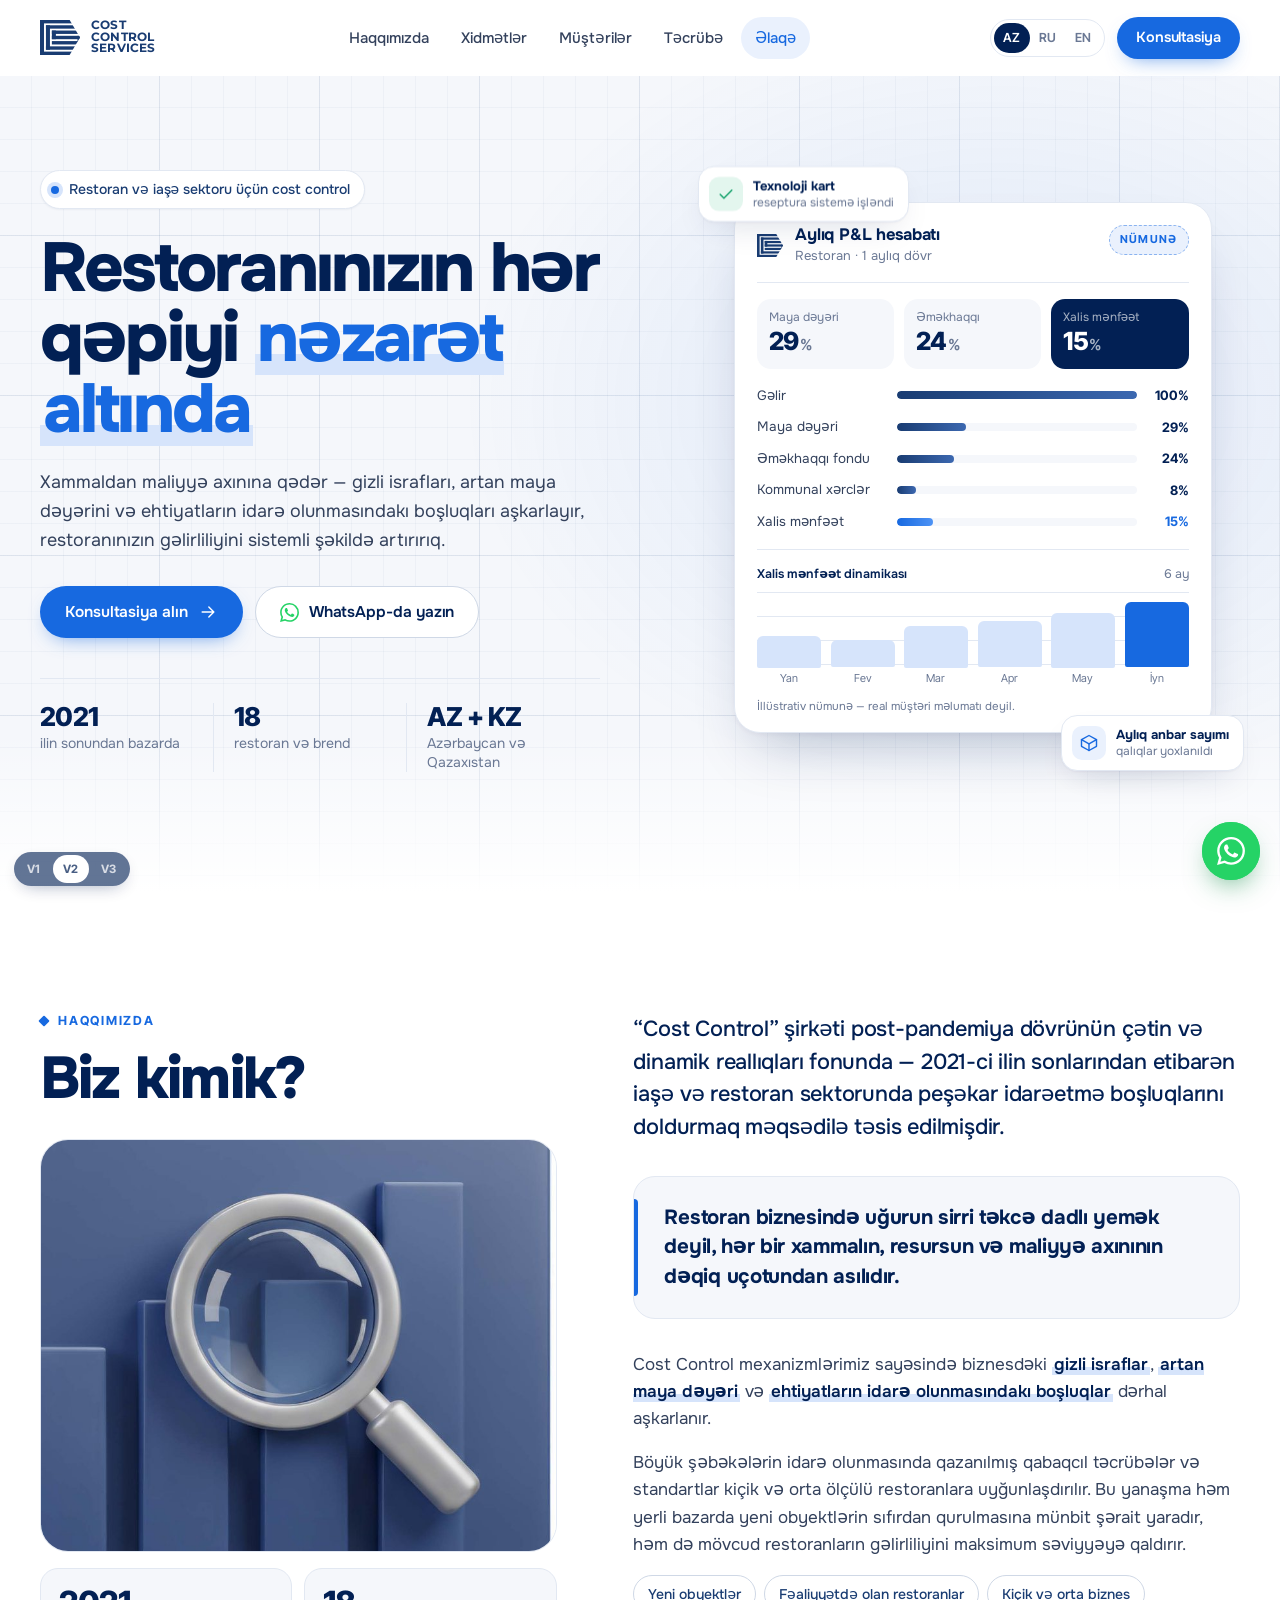
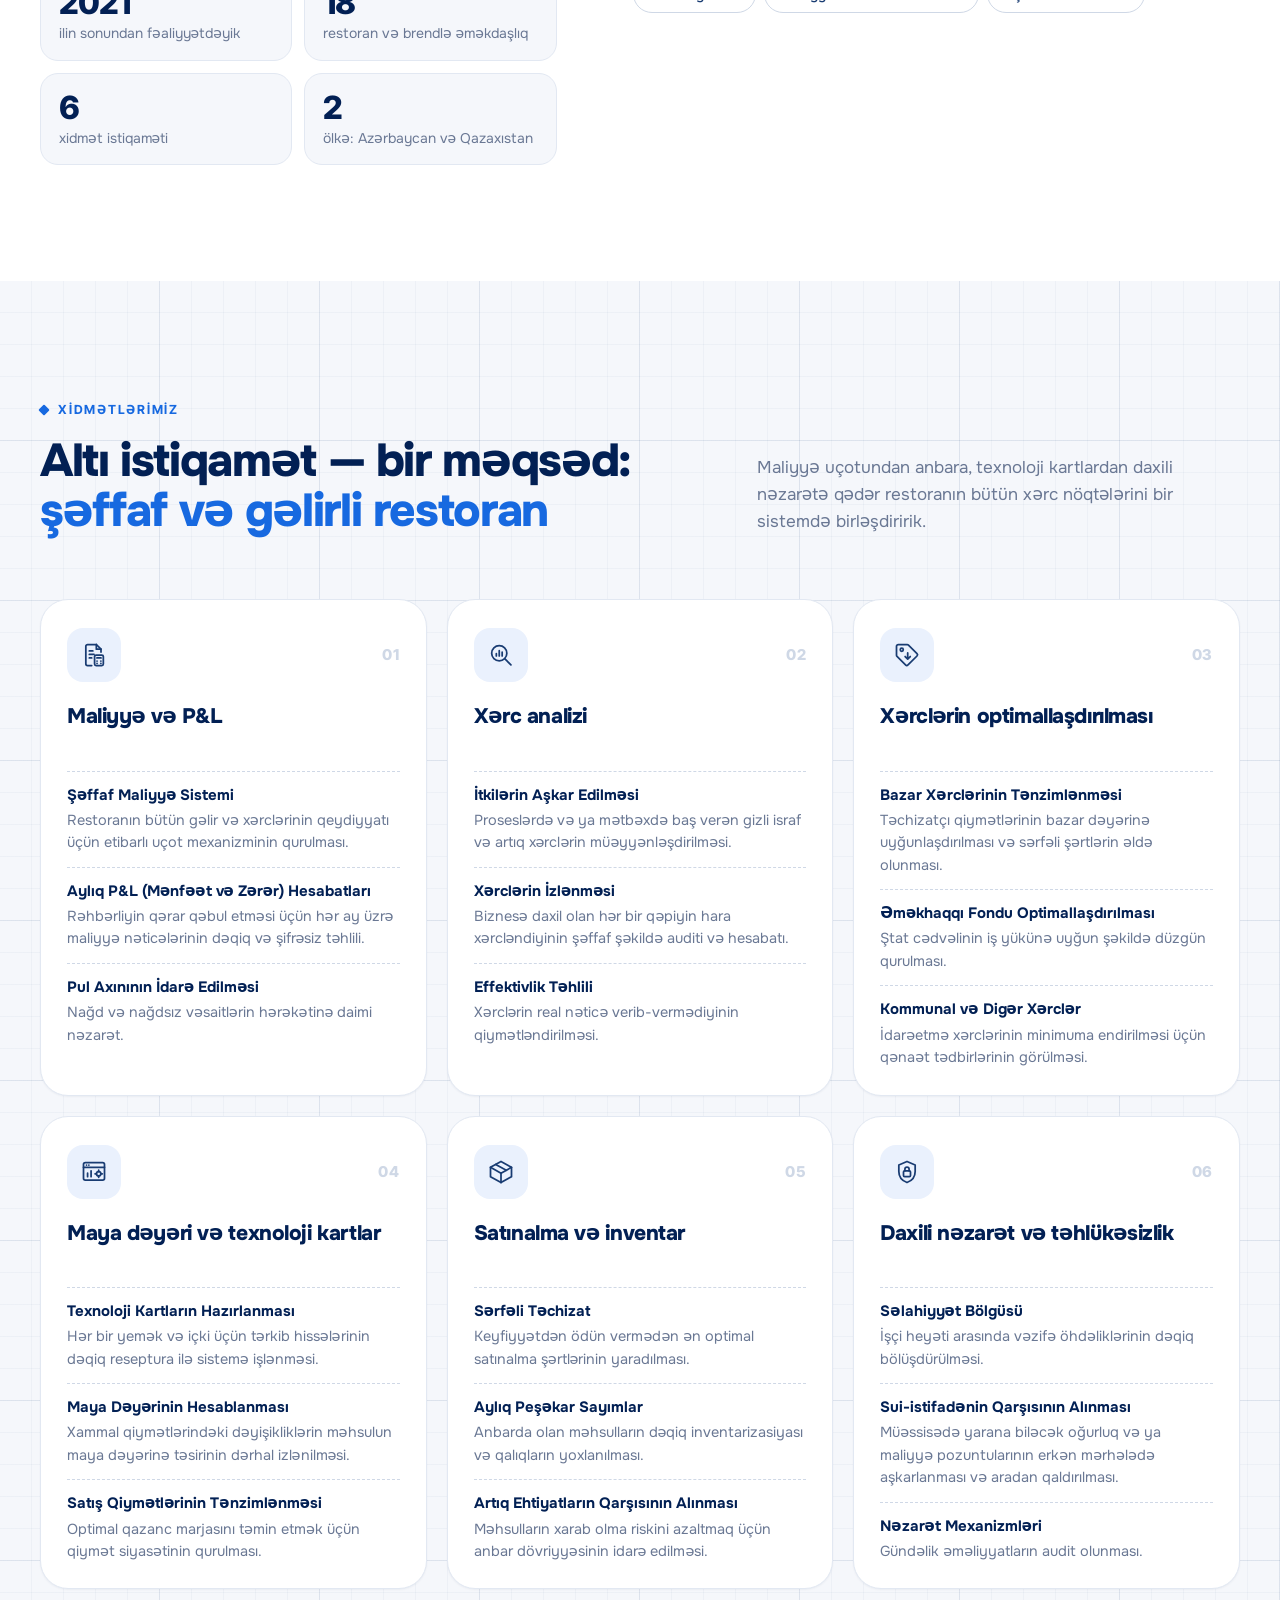
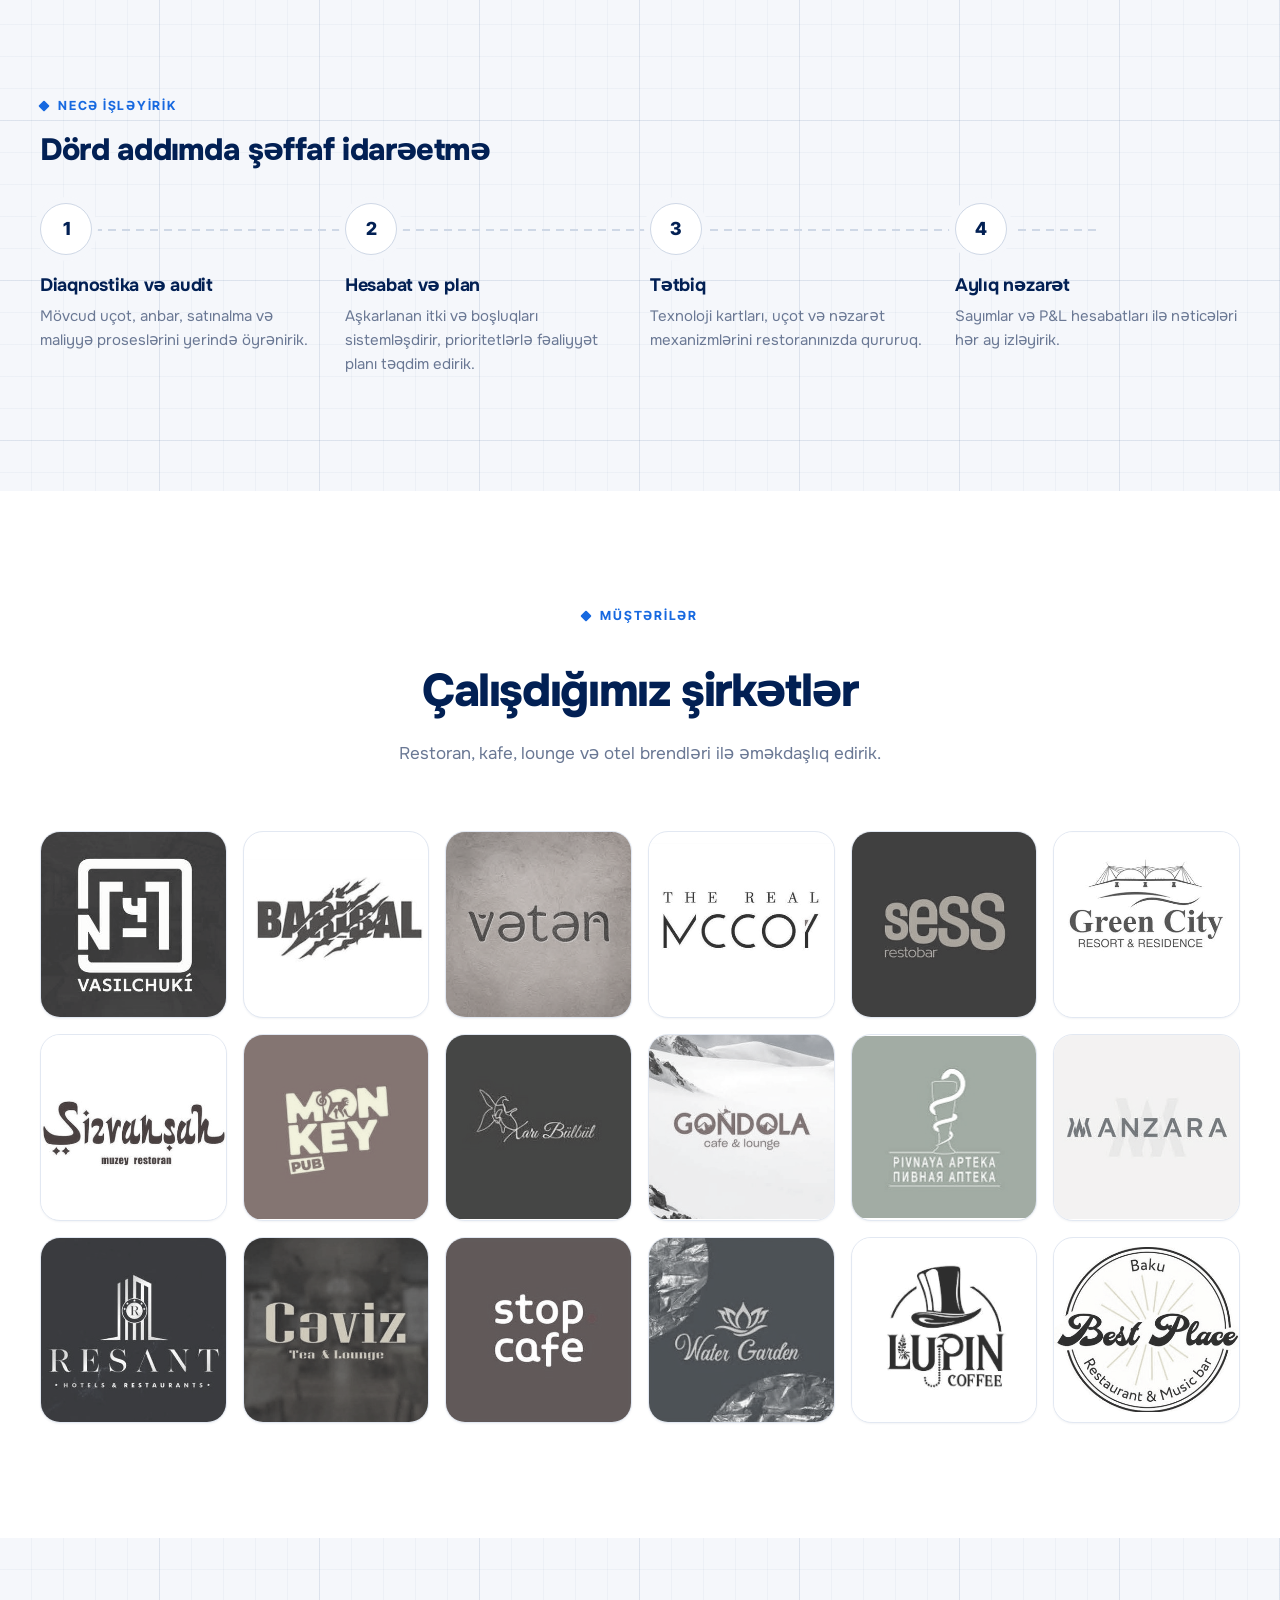
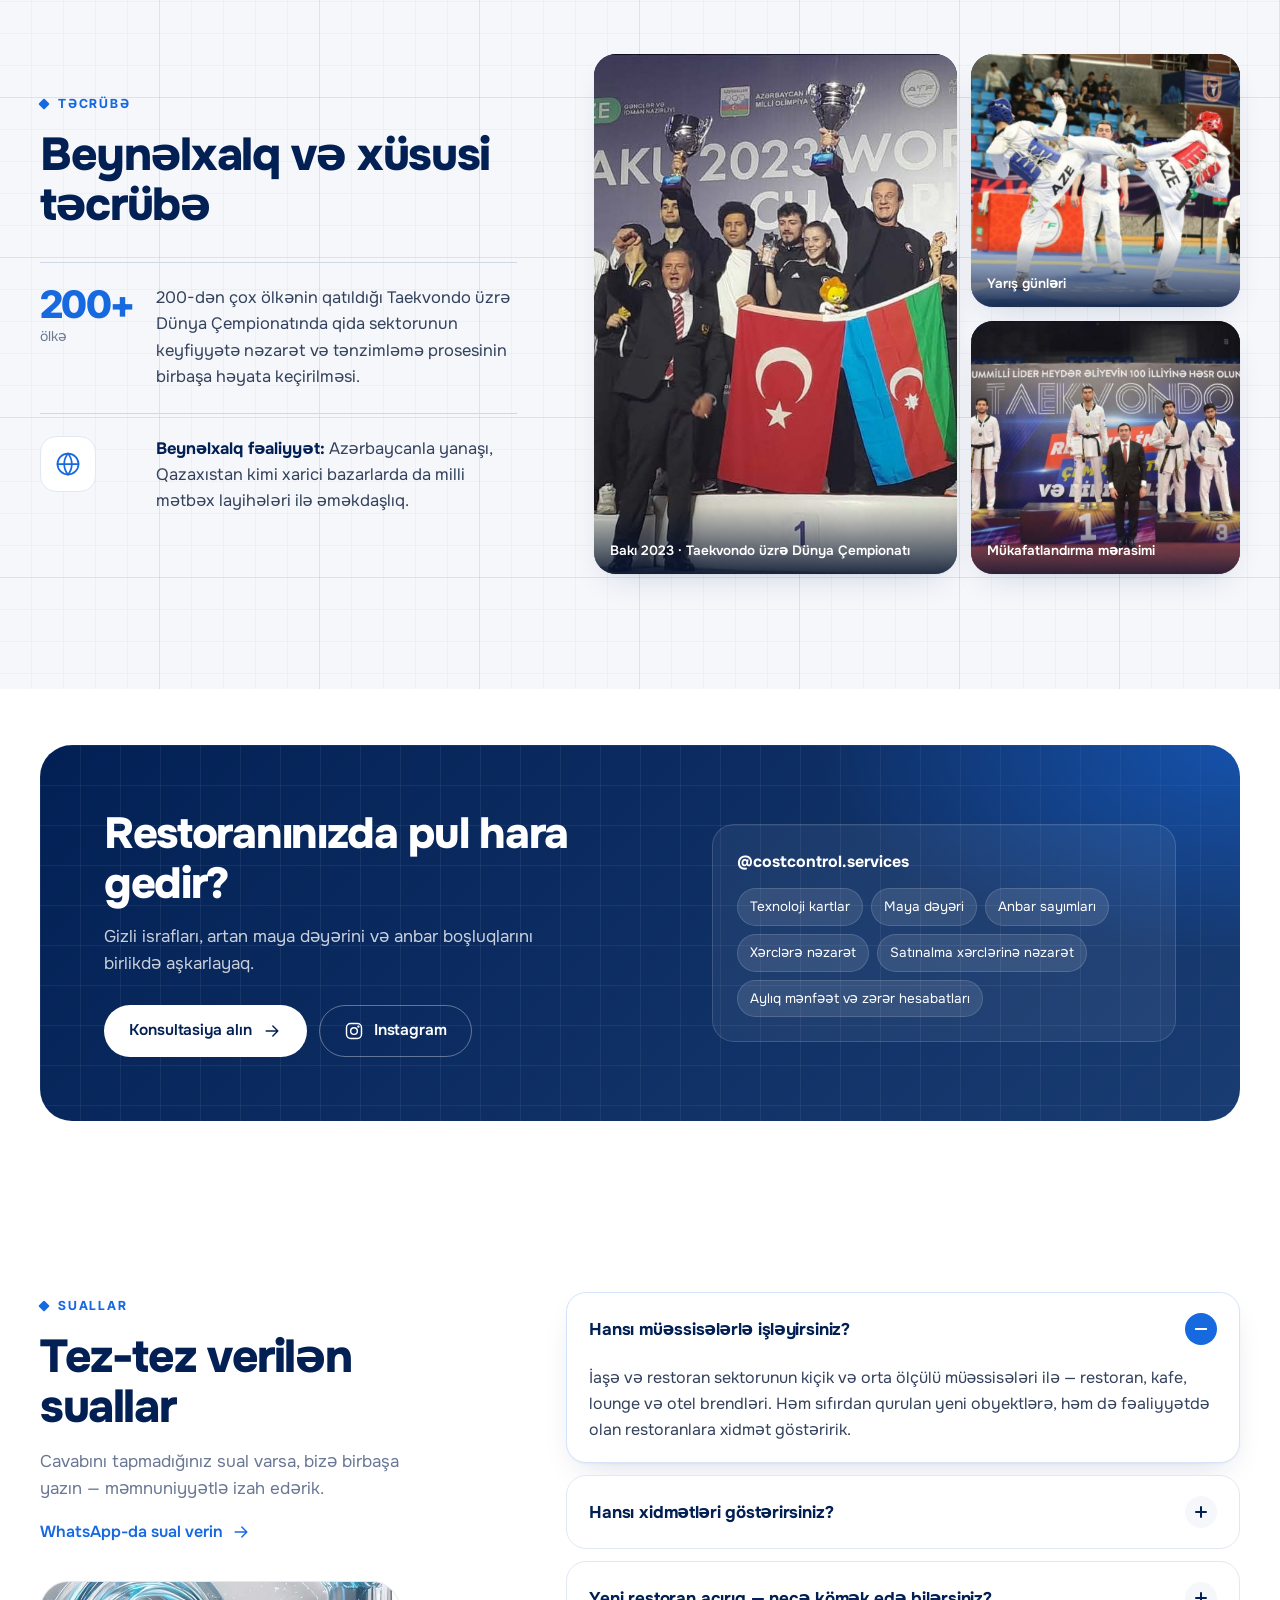
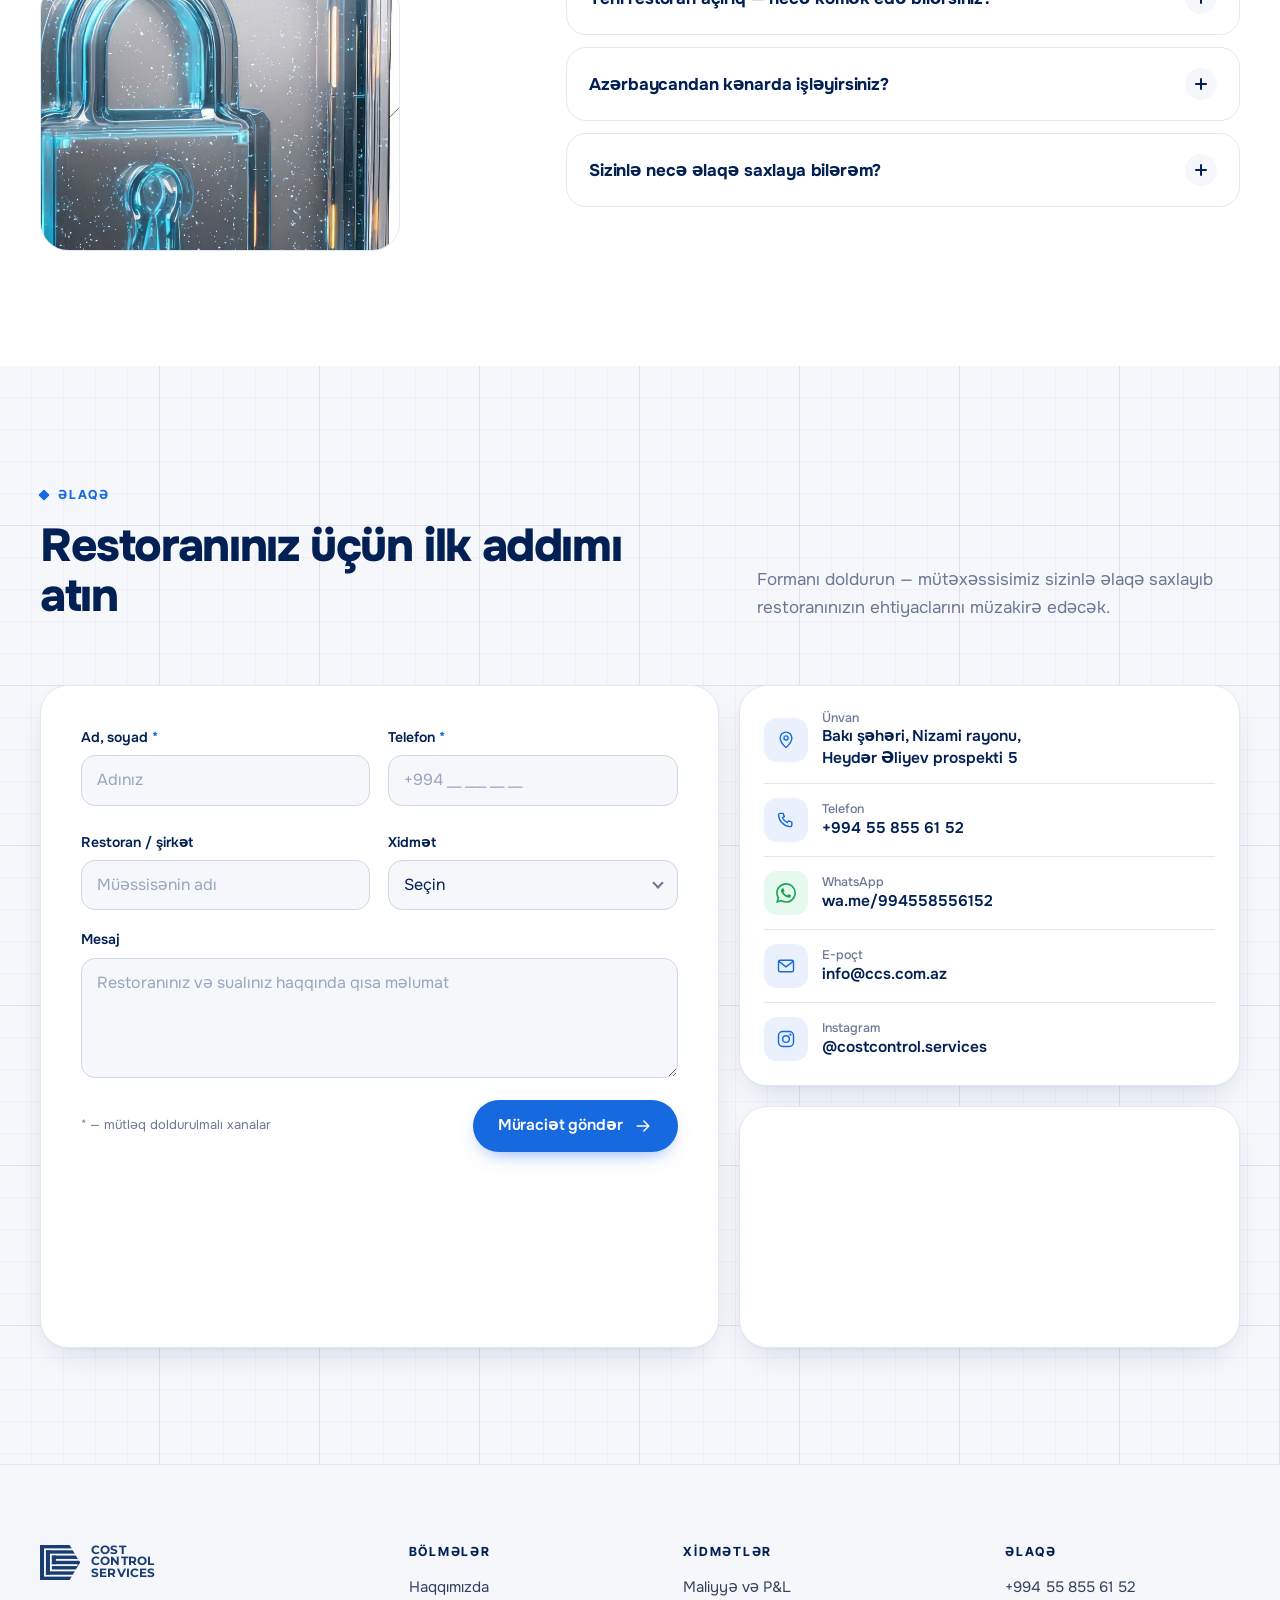
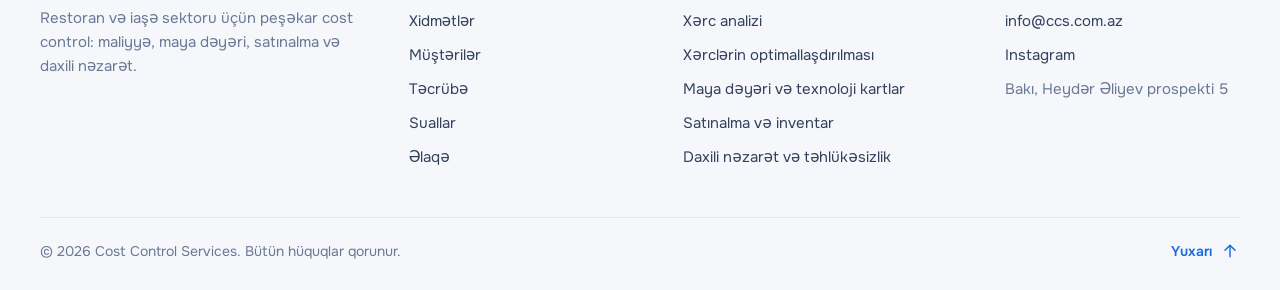
==== v2/index.html @ d1a49a1c "Add three homepage prototypes for Cost Control Services Static HTML/CSS/JS prototypes of the homepag" ====
<!doctype html>
<html lang="az">
<head>
  <meta charset="utf-8">
  <meta name="viewport" content="width=device-width, initial-scale=1">
  <title>Cost Control Services — restoranlar üçün xərclərə nəzarət | Bakı</title>
  <meta name="description" content="Cost Control Services — restoran və iaşə sektoru üçün maliyyə və P&amp;L, xərc analizi, maya dəyəri və texnoloji kartlar, satınalma və inventar, daxili nəzarət xidmətləri. 2021-dən Bakıda.">
  <meta name="theme-color" content="#FFFFFF">
  <link rel="icon" href="../assets/img/favicon.svg" type="image/svg+xml">
  <link rel="preconnect" href="https://fonts.googleapis.com">
  <link rel="preconnect" href="https://fonts.gstatic.com" crossorigin>
  <link href="https://fonts.googleapis.com/css2?family=Onest:wght@400;500;600;700;800&family=Inter+Tight:wght@500;600;700;800&family=Montserrat:wght@700&display=swap" rel="stylesheet">
  <link rel="stylesheet" href="style.css">
  <script>document.documentElement.classList.add('js');</script>
</head>
<body id="top">
  <a class="skip-link" href="#main">Məzmuna keç</a>

  <!-- SECTION: header -->
  <header class="header" data-header>
    <div class="container header__inner">
      <a href="#top" class="brand" aria-label="Cost Control Services — ana səhifə">
        <img src="../assets/img/logo-mark.svg" alt="" width="40" height="36" class="brand__mark">
        <span class="brand__text" lang="en">Cost<br>Control<br>Services</span>
      </a>

      <nav class="nav" id="site-nav" aria-label="Əsas menyu">
        <ul class="nav__list">
          <li><a class="nav__link" href="#haqqimizda">Haqqımızda</a></li>
          <li><a class="nav__link" href="#xidmetler">Xidmətlər</a></li>
          <li><a class="nav__link" href="#musteriler">Müştərilər</a></li>
          <li><a class="nav__link" href="#tecrube">Təcrübə</a></li>
          <li><a class="nav__link" href="#elaqe">Əlaqə</a></li>
        </ul>
        <a class="btn btn--primary btn--sm nav__cta-mobile" href="#elaqe">Konsultasiya alın</a>
      </nav>

      <div class="header__actions">
        <div class="lang" aria-label="Dil seçimi">
          <a class="lang__link is-active" href="#" hreflang="az" aria-current="true">AZ</a>
          <a class="lang__link" href="#" hreflang="ru" title="Tezliklə">RU</a>
          <a class="lang__link" href="#" hreflang="en" title="Tezliklə">EN</a>
        </div>
        <a class="btn btn--primary btn--sm header__cta" href="#elaqe">Konsultasiya</a>
        <button class="burger" type="button" aria-controls="site-nav" aria-expanded="false" aria-label="Menyunu aç">
          <span></span><span></span><span></span>
        </button>
      </div>
    </div>
  </header>

  <main id="main">

    <!-- SECTION: hero -->
    <section class="hero bp" aria-labelledby="hero-title">
      <div class="container hero__inner">
        <div class="hero__content">
          <p class="pill" data-reveal><span class="pill__dot"></span>Restoran və iaşə sektoru üçün cost control</p>
          <h1 class="hero__title" id="hero-title" data-reveal style="--d:1">
            Restoranınızın hər qəpiyi <span class="hl">nəzarət altında</span>
          </h1>
          <p class="hero__lead" data-reveal style="--d:2">
            Xammaldan maliyyə axınına qədər — gizli israfları, artan maya dəyərini və ehtiyatların idarə olunmasındakı boşluqları aşkarlayır, restoranınızın gəlirliliyini sistemli şəkildə artırırıq.
          </p>
          <div class="hero__ctas" data-reveal style="--d:3">
            <a class="btn btn--primary" href="#elaqe">
              Konsultasiya alın
              <svg class="i" viewBox="0 0 24 24" aria-hidden="true"><path d="M5 12h14M13 6l6 6-6 6"/></svg>
            </a>
            <a class="btn btn--ghost" href="https://wa.me/994558556152" target="_blank" rel="noopener">
              <svg class="i i--fill" viewBox="0 0 24 24" aria-hidden="true"><use href="#ico-whatsapp"/></svg>
              WhatsApp-da yazın
            </a>
          </div>
          <ul class="trust" data-reveal style="--d:4">
            <li><strong>2021</strong><span>ilin sonundan bazarda</span></li>
            <li><strong>18</strong><span>restoran və brend</span></li>
            <li><strong>AZ + KZ</strong><span>Azərbaycan və Qazaxıstan</span></li>
          </ul>
        </div>

        <div class="hero__visual" data-parallax aria-hidden="true">
          <div class="report" data-depth="1">
            <div class="report__head">
              <div class="report__title">
                <img src="../assets/img/logo-mark.svg" alt="" width="24" height="22">
                <div>
                  <strong>Aylıq P&amp;L hesabatı</strong>
                  <span>Restoran · 1 aylıq dövr</span>
                </div>
              </div>
              <span class="badge-sample">Nümunə</span>
            </div>

            <div class="report__kpis">
              <div class="kpi"><span>Maya dəyəri</span><strong>29<small>%</small></strong></div>
              <div class="kpi"><span>Əməkhaqqı</span><strong>24<small>%</small></strong></div>
              <div class="kpi kpi--accent"><span>Xalis mənfəət</span><strong>15<small>%</small></strong></div>
            </div>

            <ul class="report__rows">
              <li><span>Gəlir</span><span class="bar"><i style="--w:100%"></i></span><b>100%</b></li>
              <li><span>Maya dəyəri</span><span class="bar"><i style="--w:29%"></i></span><b>29%</b></li>
              <li><span>Əməkhaqqı fondu</span><span class="bar"><i style="--w:24%"></i></span><b>24%</b></li>
              <li><span>Kommunal xərclər</span><span class="bar"><i style="--w:8%"></i></span><b>8%</b></li>
              <li class="is-accent"><span>Xalis mənfəət</span><span class="bar"><i style="--w:15%"></i></span><b>15%</b></li>
            </ul>

            <div class="report__chart">
              <div class="report__chart-head"><span>Xalis mənfəət dinamikası</span><span>6 ay</span></div>
              <div class="cols">
                <span style="--h:42%"><em>Yan</em></span>
                <span style="--h:36%"><em>Fev</em></span>
                <span style="--h:55%"><em>Mar</em></span>
                <span style="--h:61%"><em>Apr</em></span>
                <span style="--h:72%"><em>May</em></span>
                <span class="is-accent" style="--h:86%"><em>İyn</em></span>
              </div>
            </div>
            <p class="report__note">İllüstrativ nümunə — real müştəri məlumatı deyil.</p>
          </div>

          <div class="chip chip--tl" data-depth="2.2">
            <span class="chip__icon chip__icon--ok"><svg class="i" viewBox="0 0 24 24"><path d="m5 12.5 4.5 4.5L19 7.5"/></svg></span>
            <span><strong>Texnoloji kart</strong><small>reseptura sistemə işləndi</small></span>
          </div>
          <div class="chip chip--br" data-depth="3">
            <span class="chip__icon"><svg class="i" viewBox="0 0 24 24"><path d="M21 8l-9-5-9 5 9 5 9-5z"/><path d="M3 8v8l9 5 9-5V8"/><path d="M12 13v8"/></svg></span>
            <span><strong>Aylıq anbar sayımı</strong><small>qalıqlar yoxlanıldı</small></span>
          </div>
        </div>
      </div>
    </section>

    <!-- SECTION: about -->
    <section class="section about" id="haqqimizda" aria-labelledby="about-title">
      <div class="container about__inner">
        <div class="about__aside">
          <p class="eyebrow" data-reveal>Haqqımızda</p>
          <h2 class="h2" id="about-title" data-reveal style="--d:1">Biz kimik?</h2>

          <figure class="about__media" data-reveal style="--d:2">
            <img src="../assets/img/render/chart.jpg" alt="Böyüdücü şüşə ilə qrafik sütunlarının təhlili — 3D illüstrasiya" loading="lazy" width="800" height="947">
          </figure>

          <dl class="facts" data-reveal style="--d:3">
            <div class="fact"><dt>2021</dt><dd>ilin sonundan fəaliyyətdəyik</dd></div>
            <div class="fact"><dt>18</dt><dd>restoran və brendlə əməkdaşlıq</dd></div>
            <div class="fact"><dt>6</dt><dd>xidmət istiqaməti</dd></div>
            <div class="fact"><dt>2</dt><dd>ölkə: Azərbaycan və Qazaxıstan</dd></div>
          </dl>
        </div>

        <div class="about__text">
          <p class="about__lead" data-reveal>
            “Cost Control” şirkəti post-pandemiya dövrünün çətin və dinamik reallıqları fonunda — 2021-ci ilin sonlarından etibarən iaşə və restoran sektorunda peşəkar idarəetmə boşluqlarını doldurmaq məqsədilə təsis edilmişdir.
          </p>
          <blockquote class="quote" data-reveal style="--d:1">
            <p>Restoran biznesində uğurun sirri təkcə dadlı yemək deyil, hər bir xammalın, resursun və maliyyə axınının dəqiq uçotundan asılıdır.</p>
          </blockquote>
          <p data-reveal style="--d:2">
            Cost Control mexanizmlərimiz sayəsində biznesdəki <mark>gizli israflar</mark>, <mark>artan maya dəyəri</mark> və <mark>ehtiyatların idarə olunmasındakı boşluqlar</mark> dərhal aşkarlanır.
          </p>
          <p data-reveal style="--d:3">
            Böyük şəbəkələrin idarə olunmasında qazanılmış qabaqcıl təcrübələr və standartlar kiçik və orta ölçülü restoranlara uyğunlaşdırılır. Bu yanaşma həm yerli bazarda yeni obyektlərin sıfırdan qurulmasına münbit şərait yaradır, həm də mövcud restoranların gəlirliliyini maksimum səviyyəyə qaldırır.
          </p>
          <div class="about__tags" data-reveal style="--d:4">
            <span>Yeni obyektlər</span>
            <span>Fəaliyyətdə olan restoranlar</span>
            <span>Kiçik və orta biznes</span>
          </div>
        </div>
      </div>
    </section>

    <!-- SECTION: services -->
    <section class="section services bp bp--soft" id="xidmetler" aria-labelledby="services-title">
      <div class="container">
        <div class="section-head">
          <div>
            <p class="eyebrow" data-reveal>Xidmətlərimiz</p>
            <h2 class="h2" id="services-title" data-reveal style="--d:1">Altı istiqamət — bir məqsəd: <span class="text-accent">şəffaf və gəlirli restoran</span></h2>
          </div>
          <p class="section-head__lead" data-reveal style="--d:2">Maliyyə uçotundan anbara, texnoloji kartlardan daxili nəzarətə qədər restoranın bütün xərc nöqtələrini bir sistemdə birləşdiririk.</p>
        </div>

        <div class="svc-grid">
          <article class="svc" data-reveal>
            <div class="svc__top">
              <span class="svc__icon"><svg class="i" viewBox="0 0 24 24" aria-hidden="true"><path d="M14 3H6.5A1.5 1.5 0 0 0 5 4.5v15A1.5 1.5 0 0 0 6.5 21H10"/><path d="M14 3v4h4v2.5"/><path d="M14 3l4 4"/><path d="M8 8.5h3M8 11.5h4M8 14.5h2"/><rect x="12.5" y="12" width="7.5" height="9" rx="1.3"/><path d="M14.5 14.5h3.5M14.6 17.2h.01M17.9 17.2h.01M14.6 19.2h.01M17.9 19.2h.01"/></svg></span>
              <span class="svc__num">01</span>
            </div>
            <h3 class="svc__title">Maliyyə və P&amp;L</h3>
            <ul class="svc__list">
              <li><strong>Şəffaf Maliyyə Sistemi</strong><span>Restoranın bütün gəlir və xərclərinin qeydiyyatı üçün etibarlı uçot mexanizminin qurulması.</span></li>
              <li><strong>Aylıq P&amp;L (Mənfəət və Zərər) Hesabatları</strong><span>Rəhbərliyin qərar qəbul etməsi üçün hər ay üzrə maliyyə nəticələrinin dəqiq və şifrəsiz təhlili.</span></li>
              <li><strong>Pul Axınının İdarə Edilməsi</strong><span>Nağd və nağdsız vəsaitlərin hərəkətinə daimi nəzarət.</span></li>
            </ul>
          </article>

          <article class="svc" data-reveal style="--d:1">
            <div class="svc__top">
              <span class="svc__icon"><svg class="i" viewBox="0 0 24 24" aria-hidden="true"><circle cx="10.5" cy="10.5" r="6.5"/><path d="M15.4 15.4 20.5 20.5"/><path d="M8 12.8v-2M10.5 12.8V8.3M13 12.8v-3.2"/></svg></span>
              <span class="svc__num">02</span>
            </div>
            <h3 class="svc__title">Xərc analizi</h3>
            <ul class="svc__list">
              <li><strong>İtkilərin Aşkar Edilməsi</strong><span>Proseslərdə və ya mətbəxdə baş verən gizli israf və artıq xərclərin müəyyənləşdirilməsi.</span></li>
              <li><strong>Xərclərin İzlənməsi</strong><span>Biznesə daxil olan hər bir qəpiyin hara xərcləndiyinin şəffaf şəkildə auditi və hesabatı.</span></li>
              <li><strong>Effektivlik Təhlili</strong><span>Xərclərin real nəticə verib-vermədiyinin qiymətləndirilməsi.</span></li>
            </ul>
          </article>

          <article class="svc" data-reveal style="--d:2">
            <div class="svc__top">
              <span class="svc__icon"><svg class="i" viewBox="0 0 24 24" aria-hidden="true"><path d="M3 12.2V4.5A1.5 1.5 0 0 1 4.5 3h7.7a1.5 1.5 0 0 1 1.06.44l7.3 7.3a1.5 1.5 0 0 1 0 2.12l-7.7 7.7a1.5 1.5 0 0 1-2.12 0l-7.3-7.3A1.5 1.5 0 0 1 3 12.2z"/><circle cx="7.5" cy="7.5" r="1.3"/><path d="M12.6 10.2v5.2M10.4 13.3l2.2 2.2 2.2-2.2"/></svg></span>
              <span class="svc__num">03</span>
            </div>
            <h3 class="svc__title">Xərclərin optimallaşdırılması</h3>
            <ul class="svc__list">
              <li><strong>Bazar Xərclərinin Tənzimlənməsi</strong><span>Təchizatçı qiymətlərinin bazar dəyərinə uyğunlaşdırılması və sərfəli şərtlərin əldə olunması.</span></li>
              <li><strong>Əməkhaqqı Fondu Optimallaşdırılması</strong><span>Ştat cədvəlinin iş yükünə uyğun şəkildə düzgün qurulması.</span></li>
              <li><strong>Kommunal və Digər Xərclər</strong><span>İdarəetmə xərclərinin minimuma endirilməsi üçün qənaət tədbirlərinin görülməsi.</span></li>
            </ul>
          </article>

          <article class="svc" data-reveal>
            <div class="svc__top">
              <span class="svc__icon"><svg class="i" viewBox="0 0 24 24" aria-hidden="true"><rect x="3" y="4" width="18" height="15" rx="1.6"/><path d="M3 8h18"/><path d="M5.6 6h.01M7.6 6h.01"/><path d="M6.5 16v-3M9.5 16v-5"/><circle cx="16" cy="13.5" r="1.9"/><path d="M16 10.4v1.2M16 15.4v1.2M12.9 13.5h1.2M17.9 13.5h1.2"/></svg></span>
              <span class="svc__num">04</span>
            </div>
            <h3 class="svc__title">Maya dəyəri və texnoloji kartlar</h3>
            <ul class="svc__list">
              <li><strong>Texnoloji Kartların Hazırlanması</strong><span>Hər bir yemək və içki üçün tərkib hissələrinin dəqiq reseptura ilə sistemə işlənməsi.</span></li>
              <li><strong>Maya Dəyərinin Hesablanması</strong><span>Xammal qiymətlərindəki dəyişikliklərin məhsulun maya dəyərinə təsirinin dərhal izlənilməsi.</span></li>
              <li><strong>Satış Qiymətlərinin Tənzimlənməsi</strong><span>Optimal qazanc marjasını təmin etmək üçün qiymət siyasətinin qurulması.</span></li>
            </ul>
          </article>

          <article class="svc" data-reveal style="--d:1">
            <div class="svc__top">
              <span class="svc__icon"><svg class="i" viewBox="0 0 24 24" aria-hidden="true"><path d="M21 8l-9-5-9 5 9 5 9-5z"/><path d="M3 8v8l9 5 9-5V8"/><path d="M12 13v8"/><path d="M7.5 5.5l9 5"/></svg></span>
              <span class="svc__num">05</span>
            </div>
            <h3 class="svc__title">Satınalma və inventar</h3>
            <ul class="svc__list">
              <li><strong>Sərfəli Təchizat</strong><span>Keyfiyyətdən ödün vermədən ən optimal satınalma şərtlərinin yaradılması.</span></li>
              <li><strong>Aylıq Peşəkar Sayımlar</strong><span>Anbarda olan məhsulların dəqiq inventarizasiyası və qalıqların yoxlanılması.</span></li>
              <li><strong>Artıq Ehtiyatların Qarşısının Alınması</strong><span>Məhsulların xarab olma riskini azaltmaq üçün anbar dövriyyəsinin idarə edilməsi.</span></li>
            </ul>
          </article>

          <article class="svc" data-reveal style="--d:2">
            <div class="svc__top">
              <span class="svc__icon"><svg class="i" viewBox="0 0 24 24" aria-hidden="true"><path d="M12 3l7 3v5.5c0 4.5-3 8-7 9.5-4-1.5-7-5-7-9.5V6l7-3z"/><rect x="9" y="11" width="6" height="5" rx="1"/><path d="M10.2 11V9.6a1.8 1.8 0 0 1 3.6 0V11"/></svg></span>
              <span class="svc__num">06</span>
            </div>
            <h3 class="svc__title">Daxili nəzarət və təhlükəsizlik</h3>
            <ul class="svc__list">
              <li><strong>Səlahiyyət Bölgüsü</strong><span>İşçi heyəti arasında vəzifə öhdəliklərinin dəqiq bölüşdürülməsi.</span></li>
              <li><strong>Sui-istifadənin Qarşısının Alınması</strong><span>Müəssisədə yarana biləcək oğurluq və ya maliyyə pozuntularının erkən mərhələdə aşkarlanması və aradan qaldırılması.</span></li>
              <li><strong>Nəzarət Mexanizmləri</strong><span>Gündəlik əməliyyatların audit olunması.</span></li>
            </ul>
          </article>
        </div>

        <!-- SECTION: process (draft wording — generic consulting steps, to be confirmed by the client) -->
        <div class="process" aria-labelledby="process-title">
          <div class="process__head">
            <p class="eyebrow" data-reveal>Necə işləyirik</p>
            <h3 class="h3" id="process-title" data-reveal style="--d:1">Dörd addımda şəffaf idarəetmə</h3>
          </div>
          <ol class="steps">
            <li class="step" data-reveal>
              <span class="step__num">1</span>
              <h4>Diaqnostika və audit</h4>
              <p>Mövcud uçot, anbar, satınalma və maliyyə proseslərini yerində öyrənirik.</p>
            </li>
            <li class="step" data-reveal style="--d:1">
              <span class="step__num">2</span>
              <h4>Hesabat və plan</h4>
              <p>Aşkarlanan itki və boşluqları sistemləşdirir, prioritetlərlə fəaliyyət planı təqdim edirik.</p>
            </li>
            <li class="step" data-reveal style="--d:2">
              <span class="step__num">3</span>
              <h4>Tətbiq</h4>
              <p>Texnoloji kartları, uçot və nəzarət mexanizmlərini restoranınızda qururuq.</p>
            </li>
            <li class="step" data-reveal style="--d:3">
              <span class="step__num">4</span>
              <h4>Aylıq nəzarət</h4>
              <p>Sayımlar və P&amp;L hesabatları ilə nəticələri hər ay izləyirik.</p>
            </li>
          </ol>
        </div>
      </div>
    </section>

    <!-- SECTION: clients -->
    <section class="section clients-section" id="musteriler" aria-labelledby="clients-title">
      <div class="container">
        <div class="section-head section-head--center">
          <p class="eyebrow" data-reveal>Müştərilər</p>
          <h2 class="h2" id="clients-title" data-reveal style="--d:1">Çalışdığımız şirkətlər</h2>
          <p class="section-head__lead" data-reveal style="--d:2">Restoran, kafe, lounge və otel brendləri ilə əməkdaşlıq edirik.</p>
        </div>

        <ul class="clients" role="list">
          <li class="client" data-reveal><img src="../assets/img/clients/vasilchuki.jpg" alt="Vasilchuki" title="Vasilchuki" loading="lazy" width="360" height="360"></li>
          <li class="client" data-reveal style="--d:1"><img src="../assets/img/clients/baribal.jpg" alt="Baribal" title="Baribal" loading="lazy" width="360" height="255"></li>
          <li class="client" data-reveal style="--d:2"><img src="../assets/img/clients/vatan.jpg" alt="Vətən" title="Vətən" loading="lazy" width="360" height="360"></li>
          <li class="client" data-reveal style="--d:3"><img src="../assets/img/clients/the-real-mccoy.jpg" alt="The Real McCoy" title="The Real McCoy" loading="lazy" width="360" height="316"></li>
          <li class="client" data-reveal style="--d:4"><img src="../assets/img/clients/sess.jpg" alt="Sess restobar" title="Sess restobar" loading="lazy" width="360" height="360"></li>
          <li class="client" data-reveal style="--d:5"><img src="../assets/img/clients/green-city.jpg" alt="Green City Resort &amp; Residence" title="Green City Resort &amp; Residence" loading="lazy" width="360" height="361"></li>
          <li class="client" data-reveal><img src="../assets/img/clients/sirvansah.jpg" alt="Şirvanşah muzey restoran" title="Şirvanşah muzey restoran" loading="lazy" width="360" height="359"></li>
          <li class="client" data-reveal style="--d:1"><img src="../assets/img/clients/monkey-pub.jpg" alt="Monkey Pub" title="Monkey Pub" loading="lazy" width="360" height="359"></li>
          <li class="client" data-reveal style="--d:2"><img src="../assets/img/clients/xari-bulbul.jpg" alt="Xarı Bülbül" title="Xarı Bülbül" loading="lazy" width="360" height="358"></li>
          <li class="client" data-reveal style="--d:3"><img src="../assets/img/clients/gondola.jpg" alt="Gondola cafe &amp; lounge" title="Gondola cafe &amp; lounge" loading="lazy" width="360" height="358"></li>
          <li class="client" data-reveal style="--d:4"><img src="../assets/img/clients/pivnaya-apteka.jpg" alt="Pivnaya Apteka" title="Pivnaya Apteka" loading="lazy" width="360" height="356"></li>
          <li class="client" data-reveal style="--d:5"><img src="../assets/img/clients/manzara.jpg" alt="Manzara" title="Manzara" loading="lazy" width="360" height="358"></li>
          <li class="client" data-reveal><img src="../assets/img/clients/resant.jpg" alt="Resant Hotels &amp; Restaurants" title="Resant Hotels &amp; Restaurants" loading="lazy" width="360" height="360"></li>
          <li class="client" data-reveal style="--d:1"><img src="../assets/img/clients/caviz.jpg" alt="Cəviz Tea &amp; Lounge" title="Cəviz Tea &amp; Lounge" loading="lazy" width="360" height="359"></li>
          <li class="client" data-reveal style="--d:2"><img src="../assets/img/clients/stop-cafe.jpg" alt="Stop Cafe" title="Stop Cafe" loading="lazy" width="360" height="358"></li>
          <li class="client" data-reveal style="--d:3"><img src="../assets/img/clients/water-garden.jpg" alt="Water Garden" title="Water Garden" loading="lazy" width="360" height="360"></li>
          <li class="client" data-reveal style="--d:4"><img src="../assets/img/clients/lupin-coffee.jpg" alt="Lupin Coffee" title="Lupin Coffee" loading="lazy" width="360" height="359"></li>
          <li class="client" data-reveal style="--d:5"><img src="../assets/img/clients/best-place.jpg" alt="Best Place Baku — Restaurant &amp; Music bar" title="Best Place Baku" loading="lazy" width="360" height="322"></li>
        </ul>
      </div>
    </section>

    <!-- SECTION: experience -->
    <section class="section experience bp bp--soft" id="tecrube" aria-labelledby="exp-title">
      <div class="container experience__inner">
        <div class="experience__text">
          <p class="eyebrow" data-reveal>Təcrübə</p>
          <h2 class="h2" id="exp-title" data-reveal style="--d:1">Beynəlxalq və xüsusi təcrübə</h2>

          <div class="exp-item" data-reveal style="--d:2">
            <div class="exp-item__stat"><strong>200+</strong><span>ölkə</span></div>
            <p>200-dən çox ölkənin qatıldığı Taekvondo üzrə Dünya Çempionatında qida sektorunun keyfiyyətə nəzarət və tənzimləmə prosesinin birbaşa həyata keçirilməsi.</p>
          </div>

          <div class="exp-item" data-reveal style="--d:3">
            <div class="exp-item__icon"><svg class="i" viewBox="0 0 24 24" aria-hidden="true"><circle cx="12" cy="12" r="9"/><path d="M3 12h18M12 3a14 14 0 0 1 0 18M12 3a14 14 0 0 0 0 18"/></svg></div>
            <p><strong>Beynəlxalq fəaliyyət:</strong> Azərbaycanla yanaşı, Qazaxıstan kimi xarici bazarlarda da milli mətbəx layihələri ilə əməkdaşlıq.</p>
          </div>
        </div>

        <div class="collage" data-reveal style="--d:2">
          <figure class="collage__item collage__item--big">
            <img src="../assets/img/experience/wtc-baku-2023.jpg" alt="Bakı 2023 Taekvondo üzrə Dünya Çempionatında mükafatlandırma anı" loading="lazy" width="1000" height="750">
            <figcaption>Bakı 2023 · Taekvondo üzrə Dünya Çempionatı</figcaption>
          </figure>
          <figure class="collage__item">
            <img src="../assets/img/experience/taekwondo-match.jpg" alt="Taekvondo yarışı zamanı döyüş anı" loading="lazy" width="713" height="772">
            <figcaption>Yarış günləri</figcaption>
          </figure>
          <figure class="collage__item">
            <img src="../assets/img/experience/taekwondo-ceremony.jpg" alt="Taekvondo turnirində mükafatlandırma mərasimi" loading="lazy" width="1100" height="680">
            <figcaption>Mükafatlandırma mərasimi</figcaption>
          </figure>
        </div>
      </div>
    </section>

    <!-- SECTION: cta -->
    <section class="section section--tight" aria-labelledby="cta-title">
      <div class="container">
        <div class="cta" data-reveal>
          <div class="cta__text">
            <h2 class="cta__title" id="cta-title">Restoranınızda pul hara gedir?</h2>
            <p>Gizli israfları, artan maya dəyərini və anbar boşluqlarını birlikdə aşkarlayaq.</p>
            <div class="cta__actions">
              <a class="btn btn--light" href="#elaqe">
                Konsultasiya alın
                <svg class="i" viewBox="0 0 24 24" aria-hidden="true"><path d="M5 12h14M13 6l6 6-6 6"/></svg>
              </a>
              <a class="btn btn--outline-light" href="https://www.instagram.com/costcontrol.services/" target="_blank" rel="noopener">
                <svg class="i" viewBox="0 0 24 24" aria-hidden="true"><rect x="3" y="3" width="18" height="18" rx="5"/><circle cx="12" cy="12" r="4"/><circle cx="17.3" cy="6.7" r=".6"/></svg>
                Instagram
              </a>
            </div>
          </div>
          <div class="cta__insta">
            <p class="cta__handle">@costcontrol.services</p>
            <ul class="chips" role="list">
              <li>Texnoloji kartlar</li>
              <li>Maya dəyəri</li>
              <li>Anbar sayımları</li>
              <li>Xərclərə nəzarət</li>
              <li>Satınalma xərclərinə nəzarət</li>
              <li>Aylıq mənfəət və zərər hesabatları</li>
            </ul>
          </div>
        </div>
      </div>
    </section>

    <!-- SECTION: faq (draft content — answers only restate facts from the presentation; client to confirm) -->
    <section class="section faq" id="suallar" aria-labelledby="faq-title">
      <div class="container faq__inner">
        <div class="faq__aside">
          <p class="eyebrow" data-reveal>Suallar</p>
          <h2 class="h2" id="faq-title" data-reveal style="--d:1">Tez-tez verilən suallar</h2>
          <p class="muted" data-reveal style="--d:2">Cavabını tapmadığınız sual varsa, bizə birbaşa yazın — məmnuniyyətlə izah edərik.</p>
          <a class="link-arrow" href="https://wa.me/994558556152" target="_blank" rel="noopener" data-reveal style="--d:3">
            WhatsApp-da sual verin
            <svg class="i" viewBox="0 0 24 24" aria-hidden="true"><path d="M5 12h14M13 6l6 6-6 6"/></svg>
          </a>
          <figure class="faq__media" data-reveal style="--d:4">
            <img src="../assets/img/render/lock.jpg" alt="Şəffaf qoruyucu içində kilid — daxili nəzarət illüstrasiyası" loading="lazy" width="640" height="1102">
          </figure>
        </div>

        <div class="accordion" data-accordion>
          <details class="acc" data-reveal open>
            <summary>Hansı müəssisələrlə işləyirsiniz?<span class="acc__icon" aria-hidden="true"></span></summary>
            <div class="acc__body"><p>İaşə və restoran sektorunun kiçik və orta ölçülü müəssisələri ilə — restoran, kafe, lounge və otel brendləri. Həm sıfırdan qurulan yeni obyektlərə, həm də fəaliyyətdə olan restoranlara xidmət göstəririk.</p></div>
          </details>
          <details class="acc" data-reveal style="--d:1">
            <summary>Hansı xidmətləri göstərirsiniz?<span class="acc__icon" aria-hidden="true"></span></summary>
            <div class="acc__body"><p>Altı istiqamətdə: maliyyə və P&amp;L, xərc analizi, xərclərin optimallaşdırılması, maya dəyəri və texnoloji kartlar, satınalma və inventar, daxili nəzarət və təhlükəsizlik.</p></div>
          </details>
          <details class="acc" data-reveal style="--d:2">
            <summary>Yeni restoran açırıq — necə kömək edə bilərsiniz?<span class="acc__icon" aria-hidden="true"></span></summary>
            <div class="acc__body"><p>Böyük şəbəkələrin idarə olunmasında qazanılmış qabaqcıl təcrübə və standartları yeni obyektə uyğunlaşdırırıq: texnoloji kartlar, maya dəyəri, satınalma və uçot sistemi ilk gündən düzgün qurulur.</p></div>
          </details>
          <details class="acc" data-reveal style="--d:3">
            <summary>Azərbaycandan kənarda işləyirsiniz?<span class="acc__icon" aria-hidden="true"></span></summary>
            <div class="acc__body"><p>Bəli. Azərbaycanla yanaşı, Qazaxıstan kimi xarici bazarlarda da milli mətbəx layihələri ilə əməkdaşlıq edirik.</p></div>
          </details>
          <details class="acc" data-reveal style="--d:4">
            <summary>Sizinlə necə əlaqə saxlaya bilərəm?<span class="acc__icon" aria-hidden="true"></span></summary>
            <div class="acc__body"><p><a href="tel:+994558556152">+994 55 855 61 52</a> nömrəsinə zəng edin, <a href="https://wa.me/994558556152" target="_blank" rel="noopener">WhatsApp-da</a> yazın və ya aşağıdakı formanı doldurun — sizinlə əlaqə saxlayacağıq.</p></div>
          </details>
        </div>
      </div>
    </section>

    <!-- SECTION: contact -->
    <section class="section contact bp bp--soft" id="elaqe" aria-labelledby="contact-title">
      <div class="container">
        <div class="section-head">
          <div>
            <p class="eyebrow" data-reveal>Əlaqə</p>
            <h2 class="h2" id="contact-title" data-reveal style="--d:1">Restoranınız üçün ilk addımı atın</h2>
          </div>
          <p class="section-head__lead" data-reveal style="--d:2">Formanı doldurun — mütəxəssisimiz sizinlə əlaqə saxlayıb restoranınızın ehtiyaclarını müzakirə edəcək.</p>
        </div>

        <div class="contact__grid">
          <div class="card form-card" data-reveal>
            <form class="form" method="post" action="#" novalidate data-form>
              <div class="form__row">
                <div class="field">
                  <label for="f-name">Ad, soyad <span aria-hidden="true">*</span></label>
                  <input id="f-name" name="name" type="text" autocomplete="name" required placeholder="Adınız">
                  <p class="field__error" id="f-name-err" aria-live="polite"></p>
                </div>
                <div class="field">
                  <label for="f-phone">Telefon <span aria-hidden="true">*</span></label>
                  <input id="f-phone" name="phone" type="tel" autocomplete="tel" inputmode="tel" required placeholder="+994 __ ___ __ __">
                  <p class="field__error" id="f-phone-err" aria-live="polite"></p>
                </div>
              </div>
              <div class="form__row">
                <div class="field">
                  <label for="f-company">Restoran / şirkət</label>
                  <input id="f-company" name="company" type="text" autocomplete="organization" placeholder="Müəssisənin adı">
                </div>
                <div class="field">
                  <label for="f-service">Xidmət</label>
                  <div class="select">
                    <select id="f-service" name="service">
                      <option value="">Seçin</option>
                      <option>Maliyyə və P&amp;L</option>
                      <option>Xərc analizi</option>
                      <option>Xərclərin optimallaşdırılması</option>
                      <option>Maya dəyəri və texnoloji kartlar</option>
                      <option>Satınalma və inventar</option>
                      <option>Daxili nəzarət və təhlükəsizlik</option>
                      <option>Kompleks yanaşma / məsləhət</option>
                    </select>
                  </div>
                </div>
              </div>
              <div class="field">
                <label for="f-message">Mesaj</label>
                <textarea id="f-message" name="message" rows="4" placeholder="Restoranınız və sualınız haqqında qısa məlumat"></textarea>
              </div>
              <div class="form__footer">
                <p class="form__hint">* — mütləq doldurulmalı xanalar</p>
                <button class="btn btn--primary" type="submit">
                  <span class="btn__label">Müraciət göndər</span>
                  <svg class="i" viewBox="0 0 24 24" aria-hidden="true"><path d="M5 12h14M13 6l6 6-6 6"/></svg>
                </button>
              </div>
            </form>

            <div class="form-success" data-form-success hidden tabindex="-1">
              <span class="form-success__icon"><svg class="i" viewBox="0 0 24 24" aria-hidden="true"><path d="m5 12.5 4.5 4.5L19 7.5"/></svg></span>
              <h3>Təşəkkür edirik!</h3>
              <p>Müraciətiniz qəbul edildi. Tezliklə sizinlə əlaqə saxlayacağıq.</p>
              <button class="btn btn--ghost btn--sm" type="button" data-form-reset>Yeni müraciət</button>
            </div>
          </div>

          <div class="contact__side">
            <div class="card info-card" data-reveal style="--d:1">
              <ul class="info">
                <li>
                  <span class="info__icon"><svg class="i" viewBox="0 0 24 24" aria-hidden="true"><path d="M12 21s-7-6.2-7-11.5A7 7 0 0 1 19 9.5C19 14.8 12 21 12 21z"/><circle cx="12" cy="9.5" r="2.5"/></svg></span>
                  <div><span class="info__label">Ünvan</span><span>Bakı şəhəri, Nizami rayonu,<br>Heydər Əliyev prospekti 5</span></div>
                </li>
                <li>
                  <span class="info__icon"><svg class="i" viewBox="0 0 24 24" aria-hidden="true"><path d="M5 4h3.5l1.5 4-2.2 1.4a11 11 0 0 0 5.8 5.8L15 13l4 1.5V18a2 2 0 0 1-2 2A15 15 0 0 1 3 6a2 2 0 0 1 2-2z"/></svg></span>
                  <div><span class="info__label">Telefon</span><a href="tel:+994558556152">+994 55 855 61 52</a></div>
                </li>
                <li>
                  <span class="info__icon info__icon--wa"><svg class="i i--fill" viewBox="0 0 24 24" aria-hidden="true"><use href="#ico-whatsapp"/></svg></span>
                  <div><span class="info__label">WhatsApp</span><a href="https://wa.me/994558556152" target="_blank" rel="noopener">wa.me/994558556152</a></div>
                </li>
                <li>
                  <span class="info__icon"><svg class="i" viewBox="0 0 24 24" aria-hidden="true"><rect x="3" y="5" width="18" height="14" rx="2"/><path d="m3.5 6.5 8.5 6.5 8.5-6.5"/></svg></span>
                  <div><span class="info__label">E-poçt</span><a href="mailto:info@ccs.com.az">info@ccs.com.az</a></div>
                </li>
                <li>
                  <span class="info__icon"><svg class="i" viewBox="0 0 24 24" aria-hidden="true"><rect x="3" y="3" width="18" height="18" rx="5"/><circle cx="12" cy="12" r="4"/><circle cx="17.3" cy="6.7" r=".6"/></svg></span>
                  <div><span class="info__label">Instagram</span><a href="https://www.instagram.com/costcontrol.services/" target="_blank" rel="noopener">@costcontrol.services</a></div>
                </li>
              </ul>
            </div>
            <div class="card map-card" data-reveal style="--d:2">
              <iframe title="Xəritə: Heydər Əliyev prospekti 5, Bakı" src="https://maps.google.com/maps?q=Heyd%C9%99r%20%C6%8Fliyev%20prospekti%205%2C%20Bak%C4%B1&amp;output=embed" loading="lazy" referrerpolicy="no-referrer-when-downgrade"></iframe>
            </div>
          </div>
        </div>
      </div>
    </section>
  </main>

  <!-- SECTION: footer -->
  <footer class="footer">
    <div class="container footer__grid">
      <div class="footer__brand">
        <a href="#top" class="brand" aria-label="Cost Control Services — yuxarı qayıt">
          <img src="../assets/img/logo-mark.svg" alt="" width="40" height="36" class="brand__mark">
          <span class="brand__text" lang="en">Cost<br>Control<br>Services</span>
        </a>
        <p>Restoran və iaşə sektoru üçün peşəkar cost control: maliyyə, maya dəyəri, satınalma və daxili nəzarət.</p>
      </div>
      <nav class="footer__col" aria-label="Bölmələr">
        <h3>Bölmələr</h3>
        <ul>
          <li><a href="#haqqimizda">Haqqımızda</a></li>
          <li><a href="#xidmetler">Xidmətlər</a></li>
          <li><a href="#musteriler">Müştərilər</a></li>
          <li><a href="#tecrube">Təcrübə</a></li>
          <li><a href="#suallar">Suallar</a></li>
          <li><a href="#elaqe">Əlaqə</a></li>
        </ul>
      </nav>
      <div class="footer__col">
        <h3>Xidmətlər</h3>
        <ul>
          <li><a href="#xidmetler">Maliyyə və P&amp;L</a></li>
          <li><a href="#xidmetler">Xərc analizi</a></li>
          <li><a href="#xidmetler">Xərclərin optimallaşdırılması</a></li>
          <li><a href="#xidmetler">Maya dəyəri və texnoloji kartlar</a></li>
          <li><a href="#xidmetler">Satınalma və inventar</a></li>
          <li><a href="#xidmetler">Daxili nəzarət və təhlükəsizlik</a></li>
        </ul>
      </div>
      <div class="footer__col">
        <h3>Əlaqə</h3>
        <ul>
          <li><a href="tel:+994558556152">+994 55 855 61 52</a></li>
          <li><a href="mailto:info@ccs.com.az">info@ccs.com.az</a></li>
          <li><a href="https://www.instagram.com/costcontrol.services/" target="_blank" rel="noopener">Instagram</a></li>
          <li>Bakı, Heydər Əliyev prospekti 5</li>
        </ul>
      </div>
    </div>
    <div class="container footer__bottom">
      <p>© 2026 Cost Control Services. Bütün hüquqlar qorunur.</p>
      <a href="#top" class="link-arrow link-arrow--up">Yuxarı
        <svg class="i" viewBox="0 0 24 24" aria-hidden="true"><path d="M12 19V5M6 11l6-6 6 6"/></svg>
      </a>
    </div>
  </footer>

  <!-- Floating WhatsApp -->
  <a class="wa-float" href="https://wa.me/994558556152" target="_blank" rel="noopener" aria-label="WhatsApp ilə yazın">
    <svg viewBox="0 0 24 24" aria-hidden="true"><use href="#ico-whatsapp"/></svg>
  </a>

  <!-- Dev-only version switcher (remove before launch) -->
  <nav class="version-switch" aria-label="Dizayn versiyaları">
    <a href="../v1/">V1</a>
    <a href="../v2/" aria-current="page">V2</a>
    <a href="../v3/">V3</a>
  </nav>

  <!-- Icon sprite -->
  <svg width="0" height="0" style="position:absolute" aria-hidden="true">
    <symbol id="ico-whatsapp" viewBox="0 0 24 24"><path d="M17.472 14.382c-.297-.149-1.758-.867-2.03-.967-.273-.099-.471-.148-.67.15-.197.297-.767.966-.94 1.164-.173.199-.347.223-.644.075-.297-.15-1.255-.463-2.39-1.475-.883-.788-1.48-1.761-1.653-2.059-.173-.297-.018-.458.13-.606.134-.133.298-.347.446-.52.149-.174.198-.298.298-.497.099-.198.05-.371-.025-.52-.075-.149-.669-1.612-.916-2.207-.242-.579-.487-.5-.669-.51-.173-.008-.371-.01-.57-.01-.198 0-.52.074-.792.372-.272.297-1.04 1.016-1.04 2.479 0 1.462 1.065 2.875 1.213 3.074.149.198 2.096 3.2 5.077 4.487.709.306 1.262.489 1.694.625.712.227 1.36.195 1.871.118.571-.085 1.758-.719 2.006-1.413.248-.694.248-1.289.173-1.413-.074-.124-.272-.198-.57-.347m-5.421 7.403h-.004a9.87 9.87 0 0 1-5.031-1.378l-.361-.214-3.741.982.998-3.648-.235-.374a9.86 9.86 0 0 1-1.51-5.26c.001-5.45 4.436-9.884 9.888-9.884 2.64 0 5.122 1.03 6.988 2.898a9.825 9.825 0 0 1 2.893 6.994c-.003 5.45-4.437 9.884-9.885 9.884m8.413-18.297A11.815 11.815 0 0 0 12.05 0C5.495 0 .16 5.335.157 11.892c0 2.096.547 4.142 1.588 5.945L.057 24l6.305-1.654a11.882 11.882 0 0 0 5.683 1.448h.005c6.554 0 11.89-5.335 11.893-11.893a11.821 11.821 0 0 0-3.48-8.413Z"/></symbol>
  </svg>

  <script src="script.js" defer></script>
</body>
</html>
---- v2/style.css ----
/* ==========================================================================
   Cost Control Services — Versiya 2 · "Light, clean consulting / blueprint"
   ========================================================================== */

:root {
  --ink: #022054;
  --navy: #193C72;
  --accent: #1769E0;
  --accent-600: #0F56C2;
  --accent-50: #EAF1FD;
  --accent-100: #D6E4FB;
  --bg: #FFFFFF;
  --bg-soft: #F5F7FB;
  --line: #E2E8F2;
  --line-strong: #CFD8E6;
  --text: #33415C;
  --muted: #6A7894;
  --ok: #12A26B;
  --wa: #25D366;

  --font: "Onest", system-ui, -apple-system, "Segoe UI", sans-serif;
  --font-num: "Inter Tight", "Onest", system-ui, sans-serif;
  --font-logo: "Montserrat", "Onest", sans-serif;

  --container: 1200px;
  --gutter: clamp(16px, 4vw, 32px);
  --header-h: 76px;
  --radius: 20px;
  --radius-lg: 28px;
  --shadow-sm: 0 1px 2px rgba(2, 32, 84, .05);
  --shadow: 0 1px 2px rgba(2, 32, 84, .04), 0 14px 34px -14px rgba(2, 32, 84, .18);
  --shadow-lg: 0 2px 4px rgba(2, 32, 84, .04), 0 30px 60px -24px rgba(2, 32, 84, .28);
  --ease: cubic-bezier(.22, .61, .36, 1);
}

/* ---------- Base ---------- */
*, *::before, *::after { box-sizing: border-box; }
html { scroll-behavior: smooth; scroll-padding-top: calc(var(--header-h) + 12px); -webkit-text-size-adjust: 100%; }
body {
  margin: 0;
  font-family: var(--font);
  font-size: 16px;
  line-height: 1.6;
  color: var(--text);
  background: var(--bg);
  -webkit-font-smoothing: antialiased;
  text-rendering: optimizeLegibility;
}
img { max-width: 100%; height: auto; display: block; }
a { color: var(--accent); text-decoration: none; }
a:hover { color: var(--accent-600); }
h1, h2, h3, h4 { color: var(--ink); margin: 0; line-height: 1.15; letter-spacing: -0.02em; }
p { margin: 0 0 1em; }
ul, ol { margin: 0; padding: 0; list-style: none; }
button, input, select, textarea { font: inherit; color: inherit; }
:focus-visible { outline: 2px solid var(--accent); outline-offset: 3px; border-radius: 6px; }
::selection { background: var(--accent-100); color: var(--ink); }

.container { width: min(var(--container), 100% - 2 * var(--gutter)); margin-inline: auto; }
.muted { color: var(--muted); }
.text-accent { color: var(--accent); }

.skip-link {
  position: absolute; left: 16px; top: -60px; z-index: 200;
  background: var(--ink); color: #fff; padding: 10px 16px; border-radius: 10px;
  transition: top .2s;
}
.skip-link:focus { top: 12px; color: #fff; }

/* Icons */
.i { width: 20px; height: 20px; flex: none; fill: none; stroke: currentColor; stroke-width: 1.7; stroke-linecap: round; stroke-linejoin: round; }
.i--fill { fill: currentColor; stroke: none; }

/* Blueprint grid backgrounds (slides 2, 3, 7) */
.bp {
  background-color: var(--bg-soft);
  background-image:
    linear-gradient(rgba(25, 60, 114, .075) 1px, transparent 1px),
    linear-gradient(90deg, rgba(25, 60, 114, .075) 1px, transparent 1px),
    linear-gradient(rgba(25, 60, 114, .035) 1px, transparent 1px),
    linear-gradient(90deg, rgba(25, 60, 114, .035) 1px, transparent 1px);
  background-size: 160px 160px, 160px 160px, 32px 32px, 32px 32px;
  background-position: -1px -1px;
}
.bp--soft { background-color: var(--bg-soft); }

/* ---------- Buttons ---------- */
.btn {
  --h: 52px;
  display: inline-flex; align-items: center; justify-content: center; gap: 10px;
  height: var(--h); padding: 0 24px;
  border-radius: 999px; border: 1px solid transparent;
  font-weight: 600; font-size: 15.5px; line-height: 1; letter-spacing: -0.005em;
  cursor: pointer; white-space: nowrap;
  transition: background-color .2s var(--ease), color .2s var(--ease), border-color .2s var(--ease), transform .2s var(--ease), box-shadow .2s var(--ease);
}
.btn .i { transition: transform .25s var(--ease); }
.btn:hover .i:last-child { transform: translateX(3px); }
.btn--sm { --h: 42px; padding: 0 18px; font-size: 14.5px; }
.btn--primary { background: var(--accent); color: #fff; box-shadow: 0 8px 20px -10px rgba(23, 105, 224, .7); }
.btn--primary:hover { background: var(--accent-600); color: #fff; transform: translateY(-1px); box-shadow: 0 12px 26px -12px rgba(23, 105, 224, .8); }
.btn--ghost { background: #fff; color: var(--ink); border-color: var(--line-strong); }
.btn--ghost:hover { color: var(--ink); border-color: var(--ink); transform: translateY(-1px); }
.btn--ghost .i--fill { color: var(--wa); width: 19px; height: 19px; }
.btn--light { background: #fff; color: var(--ink); }
.btn--light:hover { background: var(--accent-50); color: var(--ink); transform: translateY(-1px); }
.btn--outline-light { background: transparent; color: #fff; border-color: rgba(255, 255, 255, .35); }
.btn--outline-light:hover { color: #fff; border-color: #fff; background: rgba(255, 255, 255, .06); transform: translateY(-1px); }
.btn[disabled] { opacity: .7; cursor: progress; }

.link-arrow { display: inline-flex; align-items: center; gap: 8px; font-weight: 600; color: var(--accent); }
.link-arrow .i { transition: transform .25s var(--ease); }
.link-arrow:hover .i { transform: translateX(3px); }
.link-arrow--up:hover .i { transform: translateY(-3px); }

/* ---------- Brand / wordmark ---------- */
.brand { display: inline-flex; align-items: center; gap: 11px; color: var(--navy); }
.brand:hover { color: var(--navy); }
.brand__mark { width: 40px; height: auto; }
.brand__text {
  font-family: var(--font-logo); font-weight: 700; text-transform: uppercase;
  font-size: 11.5px; line-height: 1.02; letter-spacing: .015em; color: var(--navy);
}

/* ---------- Header ---------- */
.header {
  position: sticky; top: 0; z-index: 100;
  height: var(--header-h);
  background: rgba(255, 255, 255, .82);
  -webkit-backdrop-filter: saturate(160%) blur(14px);
  backdrop-filter: saturate(160%) blur(14px);
  border-bottom: 1px solid transparent;
  transition: border-color .25s, box-shadow .25s, background-color .25s;
}
.header.is-scrolled { border-bottom-color: var(--line); box-shadow: 0 6px 24px -18px rgba(2, 32, 84, .35); background: rgba(255, 255, 255, .92); }
.header__inner { height: 100%; display: flex; align-items: center; justify-content: space-between; gap: 24px; }

.nav__list { display: flex; gap: 4px; }
.nav__link {
  display: block; padding: 9px 14px; border-radius: 999px;
  color: var(--text); font-weight: 500; font-size: 15px;
  transition: color .2s, background-color .2s;
}
.nav__link:hover { color: var(--ink); background: var(--bg-soft); }
.nav__link.is-active { color: var(--accent); background: var(--accent-50); }
.nav__cta-mobile { display: none; }

.header__actions { display: flex; align-items: center; gap: 12px; }
.lang { display: flex; padding: 3px; border: 1px solid var(--line); border-radius: 999px; background: #fff; }
.lang__link {
  font-family: var(--font-num); font-size: 12.5px; font-weight: 600; letter-spacing: .04em;
  padding: 5px 9px; border-radius: 999px; color: var(--muted);
}
.lang__link:hover { color: var(--ink); }
.lang__link.is-active { background: var(--ink); color: #fff; }

.burger { display: none; width: 44px; height: 44px; border-radius: 12px; border: 1px solid var(--line); background: #fff; cursor: pointer; position: relative; }
.burger span { position: absolute; left: 12px; right: 12px; height: 2px; border-radius: 2px; background: var(--ink); transition: transform .3s var(--ease), opacity .2s; }
.burger span:nth-child(1) { top: 15px; }
.burger span:nth-child(2) { top: 21px; }
.burger span:nth-child(3) { top: 27px; }
.nav-open .burger span:nth-child(1) { transform: translateY(6px) rotate(45deg); }
.nav-open .burger span:nth-child(2) { opacity: 0; }
.nav-open .burger span:nth-child(3) { transform: translateY(-6px) rotate(-45deg); }

/* ---------- Common section bits ---------- */
.section { padding-block: clamp(72px, 9vw, 120px); position: relative; }
.section--tight { padding-block: clamp(32px, 5vw, 56px); }

.eyebrow {
  display: inline-flex; align-items: center; gap: 10px; margin: 0 0 16px;
  font-family: var(--font-num); font-size: 12.5px; font-weight: 700; letter-spacing: .14em; text-transform: uppercase;
  color: var(--accent);
}
.eyebrow::before { content: ""; width: 8px; height: 8px; background: var(--accent); transform: rotate(45deg); border-radius: 1px; }

.h2 { font-size: clamp(2rem, 3.6vw, 3rem); font-weight: 800; letter-spacing: -0.03em; line-height: 1.08; }
.h3 { font-size: clamp(1.5rem, 2.4vw, 2rem); font-weight: 800; letter-spacing: -0.025em; }

.section-head { display: grid; grid-template-columns: 1.15fr .85fr; gap: 24px 64px; align-items: end; margin-bottom: clamp(40px, 5vw, 64px); }
.section-head__lead { color: var(--muted); font-size: 17px; margin: 0; max-width: 46ch; }
.section-head--center { grid-template-columns: 1fr; justify-items: center; text-align: center; }
.section-head--center .section-head__lead { max-width: 52ch; }

.card { background: #fff; border: 1px solid var(--line); border-radius: var(--radius-lg); box-shadow: var(--shadow); }

/* ---------- Hero ---------- */
.hero { position: relative; padding: clamp(48px, 7vw, 96px) 0 clamp(72px, 9vw, 120px); overflow: hidden; overflow: clip; }
.hero.bp {
  background-image:
    radial-gradient(60% 70% at 78% 40%, rgba(23, 105, 224, .10), transparent 70%),
    linear-gradient(rgba(25, 60, 114, .075) 1px, transparent 1px),
    linear-gradient(90deg, rgba(25, 60, 114, .075) 1px, transparent 1px),
    linear-gradient(rgba(25, 60, 114, .035) 1px, transparent 1px),
    linear-gradient(90deg, rgba(25, 60, 114, .035) 1px, transparent 1px);
  background-size: auto, 160px 160px, 160px 160px, 32px 32px, 32px 32px;
}
.hero::after {
  content: ""; position: absolute; inset: auto 0 0 0; height: 160px; pointer-events: none;
  background: linear-gradient(to bottom, rgba(255, 255, 255, 0), #fff);
}
.hero__inner { display: grid; grid-template-columns: 1.05fr .95fr; gap: clamp(40px, 6vw, 88px); align-items: center; position: relative; z-index: 1; }

.pill {
  display: inline-flex; align-items: center; gap: 10px; margin: 0 0 24px;
  padding: 7px 14px 7px 10px; border-radius: 999px;
  background: #fff; border: 1px solid var(--line); box-shadow: var(--shadow-sm);
  font-size: 14px; font-weight: 500; color: var(--navy);
}
.pill__dot { width: 8px; height: 8px; border-radius: 50%; background: var(--accent); box-shadow: 0 0 0 4px var(--accent-100); }

.hero__title { font-size: clamp(2.5rem, 5.4vw, 4.4rem); font-weight: 800; line-height: 1.02; letter-spacing: -0.04em; margin-bottom: 24px; }
.hl {
  color: var(--accent);
  background: linear-gradient(transparent 68%, var(--accent-100) 68%, var(--accent-100) 92%, transparent 92%);
  -webkit-box-decoration-break: clone; box-decoration-break: clone;
  padding-inline: .04em;
}
.hero__lead { font-size: clamp(1.05rem, 1.4vw, 1.2rem); color: var(--text); max-width: 54ch; margin-bottom: 32px; }
.hero__ctas { display: flex; flex-wrap: wrap; gap: 12px; margin-bottom: 40px; }

.trust { display: flex; flex-wrap: wrap; gap: 0; border-top: 1px solid var(--line); padding-top: 24px; max-width: 560px; }
.trust li { flex: 1 1 0; min-width: 140px; padding-right: 20px; display: flex; flex-direction: column; gap: 2px; }
.trust li + li { padding-left: 20px; border-left: 1px solid var(--line); }
.trust strong { font-family: var(--font-num); font-size: 26px; font-weight: 800; color: var(--ink); letter-spacing: -0.02em; line-height: 1.1; }
.trust span { font-size: 14px; color: var(--muted); line-height: 1.35; }

/* Hero visual — sample report */
.hero__visual { position: relative; padding: 36px 28px 44px; }
.report, .chip { will-change: transform; }
.report {
  position: relative; background: #fff; border: 1px solid var(--line); border-radius: 26px;
  box-shadow: var(--shadow-lg); padding: 22px 22px 16px;
}
.report__head { display: flex; align-items: flex-start; justify-content: space-between; gap: 12px; padding-bottom: 16px; border-bottom: 1px solid var(--line); }
.report__title { display: flex; align-items: center; gap: 12px; }
.report__title img { width: 26px; }
.report__title strong { display: block; color: var(--ink); font-size: 16.5px; letter-spacing: -0.01em; line-height: 1.25; }
.report__title span { display: block; font-size: 13px; color: var(--muted); }
.badge-sample {
  flex: none; font-family: var(--font-num); font-size: 11px; font-weight: 700; letter-spacing: .12em; text-transform: uppercase;
  color: var(--accent); background: var(--accent-50); border: 1px dashed rgba(23, 105, 224, .45);
  padding: 5px 10px; border-radius: 999px;
}
.report__kpis { display: grid; grid-template-columns: repeat(3, 1fr); gap: 10px; padding: 16px 0; }
.kpi { background: var(--bg-soft); border-radius: 14px; padding: 11px 12px; }
.kpi span { display: block; font-size: 12px; color: var(--muted); line-height: 1.3; }
.kpi strong { font-family: var(--font-num); font-size: 25px; font-weight: 800; color: var(--ink); letter-spacing: -0.03em; line-height: 1.2; }
.kpi small { font-size: 15px; font-weight: 700; margin-left: 1px; color: var(--muted); }
.kpi--accent { background: var(--ink); }
.kpi--accent span, .kpi--accent small { color: rgba(255, 255, 255, .65); }
.kpi--accent strong { color: #fff; }

.report__rows { display: grid; gap: 10px; padding-bottom: 16px; }
.report__rows li { display: grid; grid-template-columns: 128px 1fr 40px; align-items: center; gap: 12px; font-size: 13.5px; }
.report__rows li > span:first-child { color: var(--text); white-space: nowrap; overflow: hidden; text-overflow: ellipsis; }
.report__rows b { font-family: var(--font-num); font-weight: 700; color: var(--ink); text-align: right; font-size: 13px; }
.bar { height: 8px; border-radius: 99px; background: var(--bg-soft); overflow: hidden; }
.bar i { display: block; height: 100%; width: var(--w); border-radius: inherit; background: linear-gradient(90deg, var(--navy), #3C68B0); transform-origin: left; animation: grow-x 1.2s var(--ease) .35s both; }
.report__rows .is-accent b { color: var(--accent); }
.report__rows .is-accent .bar i { background: linear-gradient(90deg, var(--accent), #4E93F5); }

.report__chart { border-top: 1px solid var(--line); padding-top: 14px; }
.report__chart-head { display: flex; justify-content: space-between; font-size: 12.5px; color: var(--muted); margin-bottom: 8px; }
.report__chart-head span:first-child { color: var(--ink); font-weight: 600; }
.cols {
  height: 96px; display: grid; grid-template-columns: repeat(6, 1fr); gap: 10px; align-items: end; padding-bottom: 20px; position: relative;
  background-image: linear-gradient(var(--line) 1px, transparent 1px);
  background-size: 100% 25%;
}
.cols span { position: relative; height: var(--h); background: var(--accent-100); border-radius: 6px 6px 2px 2px; transform-origin: bottom; animation: grow-y 1.1s var(--ease) both; }
.cols span:nth-child(1) { animation-delay: .5s; }
.cols span:nth-child(2) { animation-delay: .58s; }
.cols span:nth-child(3) { animation-delay: .66s; }
.cols span:nth-child(4) { animation-delay: .74s; }
.cols span:nth-child(5) { animation-delay: .82s; }
.cols span:nth-child(6) { animation-delay: .9s; }
.cols span.is-accent { background: var(--accent); }
.cols em { position: absolute; bottom: -20px; left: 50%; transform: translateX(-50%); font-style: normal; font-size: 11px; color: var(--muted); font-family: var(--font-num); }
.report__note { margin: 10px 0 0; font-size: 11.5px; color: var(--muted); }

.chip {
  position: absolute; display: flex; align-items: center; gap: 10px;
  background: #fff; border: 1px solid var(--line); border-radius: 16px; padding: 10px 14px 10px 10px;
  box-shadow: var(--shadow); font-size: 13px; line-height: 1.25;
}
.chip strong { display: block; color: var(--ink); font-weight: 700; }
.chip small { display: block; color: var(--muted); font-size: 12px; }
.chip__icon { width: 34px; height: 34px; border-radius: 10px; display: grid; place-items: center; background: var(--accent-50); color: var(--accent); flex: none; }
.chip__icon--ok { background: #E3F6EE; color: var(--ok); }
.chip--tl { top: 0; left: -8px; }
.chip--br { right: -4px; bottom: 6px; }

@keyframes grow-x { from { transform: scaleX(0); } to { transform: scaleX(1); } }
@keyframes grow-y { from { transform: scaleY(0); } to { transform: scaleY(1); } }

/* ---------- About ---------- */
.about__inner { display: grid; grid-template-columns: .92fr 1.08fr; gap: clamp(40px, 6vw, 96px); align-items: start; }
.about__aside .h2 { font-size: clamp(2.4rem, 4.6vw, 3.8rem); margin-bottom: 28px; }
.about__media {
  margin: 0 0 16px; border-radius: var(--radius-lg); overflow: hidden; border: 1px solid var(--line);
  background: #fff; aspect-ratio: 5 / 4;
}
.about__media img { width: 100%; height: 100%; object-fit: cover; object-position: 0 60%; }
.facts { display: grid; grid-template-columns: repeat(2, 1fr); gap: 12px; margin: 0; }
.fact { background: var(--bg-soft); border: 1px solid var(--line); border-radius: 18px; padding: 16px 18px; }
.fact dt { font-family: var(--font-num); font-size: 32px; font-weight: 800; color: var(--ink); letter-spacing: -0.03em; line-height: 1.1; }
.fact dd { margin: 4px 0 0; font-size: 14px; color: var(--muted); line-height: 1.4; }

.about__text { padding-top: 6px; font-size: 17px; }
.about__lead { font-size: clamp(1.2rem, 1.7vw, 1.4rem); line-height: 1.5; color: var(--ink); font-weight: 500; letter-spacing: -0.01em; }
.quote {
  margin: 32px 0; padding: 26px 28px 26px 30px; position: relative;
  background: var(--bg-soft); border-radius: 22px; border: 1px solid var(--line);
}
.quote::before {
  content: ""; position: absolute; left: 0; top: 22px; bottom: 22px; width: 4px; border-radius: 0 4px 4px 0; background: var(--accent);
}
.quote p { margin: 0; font-size: clamp(1.15rem, 1.6vw, 1.35rem); line-height: 1.45; font-weight: 700; color: var(--ink); letter-spacing: -0.015em; }
.about__text mark { background: linear-gradient(transparent 60%, var(--accent-100) 60%); color: var(--ink); font-weight: 600; padding: 0 2px; }
.about__tags { display: flex; flex-wrap: wrap; gap: 8px; margin-top: 8px; }
.about__tags span { font-size: 14px; font-weight: 500; color: var(--navy); background: #fff; border: 1px solid var(--line-strong); padding: 7px 14px; border-radius: 999px; }

/* ---------- Services ---------- */
.svc-grid { display: grid; grid-template-columns: repeat(3, 1fr); gap: 20px; }
.svc {
  position: relative; background: #fff; border: 1px solid var(--line); border-radius: var(--radius-lg);
  padding: 28px 26px 26px; box-shadow: var(--shadow-sm);
  transition: transform .35s var(--ease), box-shadow .35s var(--ease), border-color .35s var(--ease);
}
.svc::after {
  content: ""; position: absolute; left: 26px; right: 26px; top: 0; height: 3px; border-radius: 0 0 3px 3px;
  background: var(--accent); transform: scaleX(0); transform-origin: left; transition: transform .45s var(--ease);
}
.svc:hover { transform: translateY(-6px); box-shadow: var(--shadow-lg); border-color: var(--accent-100); }
.svc:hover::after { transform: scaleX(1); }
.svc__top { display: flex; align-items: center; justify-content: space-between; margin-bottom: 22px; }
.svc__icon {
  width: 54px; height: 54px; border-radius: 16px; display: grid; place-items: center;
  background: var(--accent-50); color: var(--navy); transition: background-color .3s, color .3s;
}
.svc__icon .i { width: 28px; height: 28px; stroke-width: 1.5; }
.svc:hover .svc__icon { background: var(--ink); color: #fff; }
.svc__num { font-family: var(--font-num); font-weight: 800; font-size: 15px; letter-spacing: .04em; color: var(--line-strong); transition: color .3s; }
.svc:hover .svc__num { color: var(--accent); }
.svc__title { font-size: 21px; font-weight: 800; letter-spacing: -0.02em; margin-bottom: 18px; min-height: 2.3em; }
.svc__list li { padding: 13px 0; border-top: 1px dashed var(--line-strong); }
.svc__list li:last-child { padding-bottom: 0; }
.svc__list strong { display: block; color: var(--ink); font-size: 15px; font-weight: 700; line-height: 1.35; margin-bottom: 4px; }
.svc__list span { display: block; font-size: 14.5px; line-height: 1.55; color: var(--muted); }

/* Process */
.process { margin-top: clamp(64px, 8vw, 104px); }
.process__head { margin-bottom: 36px; }
.steps { display: grid; grid-template-columns: repeat(4, 1fr); gap: 20px; counter-reset: step; position: relative; }
.steps::before {
  content: ""; position: absolute; top: 26px; left: 26px; right: 12%; height: 2px;
  background: repeating-linear-gradient(90deg, var(--line-strong) 0 8px, transparent 8px 14px);
}
.step { position: relative; }
.step__num {
  position: relative; z-index: 1; width: 52px; height: 52px; border-radius: 50%; display: grid; place-items: center;
  background: #fff; border: 1px solid var(--line-strong); color: var(--ink);
  font-family: var(--font-num); font-weight: 800; font-size: 18px; margin-bottom: 20px;
  box-shadow: 0 0 0 6px var(--bg-soft);
  transition: background-color .3s, color .3s, border-color .3s;
}
.step:hover .step__num { background: var(--accent); color: #fff; border-color: var(--accent); }
.step h4 { font-size: 18px; font-weight: 700; margin-bottom: 8px; letter-spacing: -0.015em; }
.step p { font-size: 15px; color: var(--muted); margin: 0; max-width: 30ch; }

/* ---------- Clients ---------- */
.clients { display: grid; grid-template-columns: repeat(6, 1fr); gap: 16px; }
.client {
  aspect-ratio: 1; border-radius: 20px; overflow: hidden; background: #fff; border: 1px solid var(--line);
  display: grid; place-items: center; box-shadow: var(--shadow-sm);
  transition: transform .35s var(--ease), box-shadow .35s var(--ease);
}
.client img {
  width: 100%; height: 100%; object-fit: contain;
  filter: grayscale(.9) contrast(1.02); opacity: .82;
  transition: filter .4s var(--ease), opacity .4s var(--ease), transform .5s var(--ease);
}
.client:hover { transform: translateY(-4px); box-shadow: var(--shadow); }
.client:hover img { filter: none; opacity: 1; transform: scale(1.04); }

/* ---------- Experience ---------- */
.experience__inner { display: grid; grid-template-columns: .85fr 1.15fr; gap: clamp(40px, 6vw, 88px); align-items: center; }
.experience__text .h2 { margin-bottom: 32px; }
.exp-item { display: grid; grid-template-columns: 96px 1fr; gap: 20px; align-items: start; padding: 22px 0; border-top: 1px solid var(--line-strong); }
.exp-item p { margin: 0; font-size: 16.5px; color: var(--text); }
.exp-item p strong { color: var(--ink); }
.exp-item__stat strong { display: block; font-family: var(--font-num); font-size: 38px; font-weight: 800; letter-spacing: -0.04em; color: var(--accent); line-height: 1; }
.exp-item__stat span { font-size: 14px; color: var(--muted); }
.exp-item__icon { width: 56px; height: 56px; border-radius: 16px; display: grid; place-items: center; background: #fff; border: 1px solid var(--line); color: var(--accent); }
.exp-item__icon .i { width: 28px; height: 28px; stroke-width: 1.5; }

.collage { display: grid; grid-template-columns: 1.35fr 1fr; grid-template-rows: 1fr 1fr; gap: 14px; height: clamp(380px, 42vw, 520px); }
.collage__item { margin: 0; position: relative; overflow: hidden; border-radius: 22px; background: var(--ink); box-shadow: var(--shadow); }
.collage__item--big { grid-row: span 2; }
.collage__item img { width: 100%; height: 100%; object-fit: cover; transition: transform .8s var(--ease); }
.collage__item:hover img { transform: scale(1.04); }
.collage__item figcaption {
  position: absolute; left: 0; right: 0; bottom: 0; padding: 36px 16px 14px;
  font-size: 13.5px; font-weight: 600; color: #fff; line-height: 1.3;
  background: linear-gradient(to top, rgba(2, 16, 46, .82), rgba(2, 16, 46, 0));
}

/* ---------- CTA band ---------- */
.cta {
  position: relative; overflow: hidden; border-radius: 32px;
  display: grid; grid-template-columns: 1.1fr .9fr; gap: 40px; align-items: center;
  padding: clamp(36px, 5vw, 64px);
  color: rgba(255, 255, 255, .78);
  background:
    radial-gradient(50% 80% at 100% 0%, rgba(23, 105, 224, .55), transparent 70%),
    linear-gradient(rgba(255, 255, 255, .06) 1px, transparent 1px),
    linear-gradient(90deg, rgba(255, 255, 255, .06) 1px, transparent 1px),
    linear-gradient(135deg, #022054 0%, #193C72 100%);
  background-size: auto, 40px 40px, 40px 40px, auto;
}
.cta__title { color: #fff; font-size: clamp(1.9rem, 3.4vw, 2.8rem); font-weight: 800; letter-spacing: -0.03em; margin-bottom: 14px; }
.cta__text p { font-size: 17px; max-width: 44ch; margin-bottom: 28px; }
.cta__actions { display: flex; flex-wrap: wrap; gap: 12px; }
.cta__insta { background: rgba(255, 255, 255, .06); border: 1px solid rgba(255, 255, 255, .14); border-radius: 22px; padding: 24px; }
.cta__handle { color: #fff; font-weight: 700; margin-bottom: 14px; font-size: 16px; }
.chips { display: flex; flex-wrap: wrap; gap: 8px; }
.chips li { font-size: 13.5px; color: #fff; padding: 7px 12px; border-radius: 999px; background: rgba(255, 255, 255, .1); border: 1px solid rgba(255, 255, 255, .14); }

/* ---------- FAQ ---------- */
.faq__inner { display: grid; grid-template-columns: .8fr 1.2fr; gap: clamp(40px, 6vw, 96px); align-items: start; }
.faq__aside .h2 { margin-bottom: 16px; }
.faq__aside .muted { font-size: 17px; max-width: 36ch; }
.faq__media { margin: 36px 0 0; border-radius: var(--radius-lg); overflow: hidden; border: 1px solid var(--line); aspect-ratio: 4 / 3; max-width: 360px; background: #fff; }
.faq__media img { width: 100%; height: 100%; object-fit: cover; object-position: 30% 55%; }

.accordion { display: grid; gap: 12px; }
.acc { background: #fff; border: 1px solid var(--line); border-radius: 20px; transition: border-color .25s, box-shadow .25s; }
.acc[open] { border-color: var(--accent-100); box-shadow: var(--shadow); }
.acc summary {
  list-style: none; cursor: pointer; display: flex; align-items: center; justify-content: space-between; gap: 16px;
  padding: 20px 22px; font-weight: 700; font-size: 17px; color: var(--ink); letter-spacing: -0.01em; border-radius: 20px;
}
.acc summary::-webkit-details-marker { display: none; }
.acc__icon { flex: none; width: 32px; height: 32px; border-radius: 50%; background: var(--bg-soft); position: relative; transition: background-color .25s, transform .35s var(--ease); }
.acc__icon::before, .acc__icon::after { content: ""; position: absolute; left: 50%; top: 50%; width: 12px; height: 2px; border-radius: 2px; background: var(--ink); transform: translate(-50%, -50%); transition: transform .35s var(--ease), background-color .25s; }
.acc__icon::after { transform: translate(-50%, -50%) rotate(90deg); }
.acc[open] .acc__icon { background: var(--accent); transform: rotate(180deg); }
.acc[open] .acc__icon::before, .acc[open] .acc__icon::after { background: #fff; }
.acc[open] .acc__icon::after { transform: translate(-50%, -50%) rotate(0deg); }
.acc__body { padding: 0 22px 20px; }
.acc__body p { margin: 0; color: var(--text); font-size: 16px; max-width: 62ch; }

/* ---------- Contact ---------- */
.contact__grid { display: grid; grid-template-columns: 1.15fr .85fr; gap: 20px; align-items: stretch; }
.form-card { padding: clamp(24px, 3.5vw, 40px); position: relative; }
.form { display: grid; gap: 18px; }
.form[hidden] { display: none; }
.form__row { display: grid; grid-template-columns: 1fr 1fr; gap: 18px; }
.field { display: grid; gap: 7px; min-width: 0; }
.field label { font-size: 14px; font-weight: 600; color: var(--ink); }
.field label span { color: var(--accent); }
.field input, .field select, .field textarea {
  width: 100%; min-width: 0; border: 1px solid var(--line-strong); background: var(--bg-soft); border-radius: 14px;
  padding: 13px 15px; font-size: 16px; color: var(--ink); line-height: 1.4;
  transition: border-color .2s, background-color .2s, box-shadow .2s;
  -webkit-appearance: none; appearance: none;
}
.field textarea { resize: vertical; min-height: 120px; }
.field input::placeholder, .field textarea::placeholder { color: #9AA6BD; }
.field input:hover, .field select:hover, .field textarea:hover { border-color: #B6C3D8; }
.field input:focus, .field select:focus, .field textarea:focus { outline: none; border-color: var(--accent); background: #fff; box-shadow: 0 0 0 4px rgba(23, 105, 224, .14); }
.select { position: relative; }
.select::after {
  content: ""; position: absolute; right: 16px; top: 50%; width: 8px; height: 8px; margin-top: -6px;
  border-right: 2px solid var(--muted); border-bottom: 2px solid var(--muted); transform: rotate(45deg); pointer-events: none;
}
.select select { padding-right: 40px; cursor: pointer; }
.field__error { margin: 0; min-height: 0; font-size: 13px; color: #D23C3C; }
.field.is-invalid input { border-color: #D23C3C; background: #FFF6F6; }
.field.is-invalid input:focus { box-shadow: 0 0 0 4px rgba(210, 60, 60, .14); }
.form__footer { display: flex; align-items: center; justify-content: space-between; gap: 16px; flex-wrap: wrap; margin-top: 4px; }
.form__hint { margin: 0; font-size: 13px; color: var(--muted); }

.form-success { text-align: center; padding: clamp(24px, 6vw, 64px) 12px; display: grid; justify-items: center; gap: 6px; }
.form-success:focus { outline: none; }
.form-success[hidden] { display: none; }
.form-success__icon { width: 64px; height: 64px; border-radius: 50%; display: grid; place-items: center; background: #E3F6EE; color: var(--ok); margin-bottom: 12px; animation: pop .5s var(--ease) both; }
.form-success__icon .i { width: 30px; height: 30px; stroke-width: 2.2; }
.form-success h3 { font-size: 26px; font-weight: 800; }
.form-success p { color: var(--muted); max-width: 36ch; margin-bottom: 14px; }
@keyframes pop { from { transform: scale(.6); opacity: 0; } to { transform: scale(1); opacity: 1; } }

.contact__side { display: grid; gap: 20px; grid-template-rows: auto 1fr; }
.info-card { padding: 10px 24px; }
.info li { display: flex; gap: 14px; align-items: center; padding: 14px 0; }
.info li + li { border-top: 1px solid var(--line); }
.info__icon { width: 44px; height: 44px; flex: none; border-radius: 13px; display: grid; place-items: center; background: var(--accent-50); color: var(--accent); }
.info__icon--wa { background: #E5F9EE; color: #19A653; }
.info__label { display: block; font-size: 12.5px; color: var(--muted); font-weight: 500; line-height: 1.3; }
.info li div { min-width: 0; font-size: 15.5px; color: var(--ink); font-weight: 600; line-height: 1.4; overflow-wrap: anywhere; }
.info a { color: var(--ink); }
.info a:hover { color: var(--accent); }
.map-card { overflow: hidden; min-height: 240px; padding: 0; }
.map-card iframe { display: block; width: 100%; height: 100%; min-height: 240px; border: 0; filter: saturate(.85); }

/* ---------- Footer ---------- */
.footer { background: var(--bg-soft); border-top: 1px solid var(--line); padding-top: clamp(56px, 7vw, 80px); }
.footer__grid { display: grid; grid-template-columns: 1.4fr 1fr 1.2fr 1fr; gap: 40px; padding-bottom: 48px; }
.footer__brand p { margin: 18px 0 0; font-size: 15px; color: var(--muted); max-width: 34ch; }
.footer__col h3 { font-family: var(--font-num); font-size: 12.5px; font-weight: 700; letter-spacing: .14em; text-transform: uppercase; color: var(--ink); margin-bottom: 16px; }
.footer__col ul { display: grid; gap: 10px; font-size: 15px; color: var(--muted); }
.footer__col a { color: var(--text); }
.footer__col a:hover { color: var(--accent); }
.footer__bottom { display: flex; justify-content: space-between; align-items: center; gap: 16px; flex-wrap: wrap; padding: 22px 0 28px; border-top: 1px solid var(--line); font-size: 14px; color: var(--muted); }
.footer__bottom p { margin: 0; }

/* ---------- Floating elements ---------- */
.wa-float {
  position: fixed; right: 20px; bottom: 20px; z-index: 90;
  width: 58px; height: 58px; border-radius: 50%; display: grid; place-items: center;
  background: var(--wa); color: #fff; box-shadow: 0 12px 28px -10px rgba(18, 140, 70, .7);
  transition: transform .25s var(--ease), box-shadow .25s var(--ease);
}
.wa-float svg { width: 28px; height: 28px; fill: currentColor; }
.wa-float:hover { color: #fff; transform: translateY(-3px) scale(1.04); box-shadow: 0 16px 34px -10px rgba(18, 140, 70, .8); }
.wa-float::before {
  content: ""; position: absolute; inset: 0; border-radius: 50%; border: 2px solid var(--wa);
  animation: ring 2.6s var(--ease) infinite;
}
@keyframes ring { 0% { transform: scale(1); opacity: .7; } 80%, 100% { transform: scale(1.6); opacity: 0; } }

.version-switch {
  position: fixed; left: 14px; bottom: 14px; z-index: 90;
  display: flex; gap: 2px; padding: 3px; border-radius: 999px;
  background: rgba(2, 32, 84, .86); -webkit-backdrop-filter: blur(8px); backdrop-filter: blur(8px);
  box-shadow: 0 6px 18px -8px rgba(2, 32, 84, .6);
  opacity: .72; transition: opacity .2s;
}
.version-switch:hover, .version-switch:focus-within { opacity: 1; }
.version-switch a { font-family: var(--font-num); font-size: 11.5px; font-weight: 700; letter-spacing: .04em; color: rgba(255, 255, 255, .75); padding: 5px 10px; border-radius: 999px; }
.version-switch a:hover { color: #fff; }
.version-switch a[aria-current="page"] { background: #fff; color: var(--ink); }

/* ---------- Reveal ---------- */
/* Uses the individual `translate` property so it never fights hover `transform`s.
   script.js removes [data-reveal] once the transition has finished. */
.js [data-reveal] {
  opacity: 0; translate: 0 18px;
  transition: opacity .7s var(--ease), translate .7s var(--ease);
  transition-delay: calc(var(--d, 0) * 70ms);
}
.js [data-reveal].is-visible { opacity: 1; translate: none; }

.hero__visual { animation: rise 1s var(--ease) .15s both; }
@keyframes rise { from { opacity: 0; translate: 0 28px; } to { opacity: 1; translate: none; } }

/* ---------- Responsive ---------- */
@media (max-width: 1140px) {
  .svc-grid { grid-template-columns: repeat(2, 1fr); }
  .svc__title { min-height: 0; }
  .clients { grid-template-columns: repeat(6, 1fr); gap: 12px; }
  .footer__grid { grid-template-columns: 1fr 1fr; }
}

@media (max-width: 1020px) {
  :root { --header-h: 68px; }
  .header__cta { display: none; }
  .burger { display: block; }
  .nav {
    position: absolute; top: var(--header-h); left: 0; right: 0;
    background: #fff; border-bottom: 1px solid var(--line); box-shadow: 0 24px 40px -24px rgba(2, 32, 84, .35);
    padding: 12px var(--gutter) 24px;
    opacity: 0; visibility: hidden; transform: translateY(-8px);
    transition: opacity .25s var(--ease), transform .25s var(--ease), visibility .25s;
  }
  .nav-open .nav { opacity: 1; visibility: visible; transform: none; }
  .nav__list { flex-direction: column; gap: 2px; }
  .nav__link { padding: 14px 12px; font-size: 17px; border-radius: 12px; }
  .nav__cta-mobile { display: inline-flex; width: 100%; margin-top: 12px; }

  .hero__inner { grid-template-columns: 1fr; }
  .hero__visual { max-width: 560px; width: 100%; margin-inline: auto; }
  .about__inner, .experience__inner, .faq__inner { grid-template-columns: 1fr; }
  .about__aside { display: grid; grid-template-columns: 1fr 1fr; gap: 0 24px; align-items: start; }
  .about__aside .eyebrow, .about__aside .h2 { grid-column: 1 / -1; }
  .about__media { margin: 0; aspect-ratio: auto; height: 100%; min-height: 260px; }
  .section-head { grid-template-columns: 1fr; align-items: start; }
  .steps { grid-template-columns: repeat(2, 1fr); row-gap: 36px; }
  .steps::before { display: none; }
  .clients { grid-template-columns: repeat(4, 1fr); }
  .cta { grid-template-columns: 1fr; }
  .contact__grid { grid-template-columns: 1fr; }
  .faq__media { display: none; }
}

@media (max-width: 700px) {
  .svc-grid { grid-template-columns: 1fr; }
  .clients { grid-template-columns: repeat(3, 1fr); gap: 10px; }
  .client { border-radius: 16px; }
  .form__row { grid-template-columns: 1fr; }
  .about__aside { grid-template-columns: 1fr; }
  .about__media { aspect-ratio: 5 / 4; height: auto; margin-bottom: 14px; }
  .collage { grid-template-columns: 1fr 1fr; grid-template-rows: auto auto; height: auto; }
  .collage__item--big { grid-column: 1 / -1; grid-row: auto; aspect-ratio: 4 / 3; }
  .collage__item:not(.collage__item--big) { aspect-ratio: 1; }
  .footer__grid { grid-template-columns: 1fr; gap: 32px; }
  .lang__link { padding: 5px 7px; }
}

@media (max-width: 520px) {
  .hero__ctas .btn { flex: 1 1 100%; }
  .trust li { min-width: 0; padding-right: 12px; }
  .trust li + li { padding-left: 12px; }
  .trust strong { font-size: 21px; }
  .trust span { font-size: 12.5px; }
  .hero__visual { padding: 30px 0 40px; }
  .report { padding: 18px 16px 14px; border-radius: 22px; }
  .report__rows li { grid-template-columns: 104px 1fr 36px; gap: 8px; font-size: 12.5px; }
  .kpi { padding: 9px 10px; }
  .kpi strong { font-size: 21px; }
  .kpi span { font-size: 11px; }
  .chip { font-size: 12px; padding: 8px 10px 8px 8px; }
  .chip__icon { width: 30px; height: 30px; }
  .chip--tl { left: 4px; top: 0; }
  .chip--br { right: 4px; bottom: 4px; }
  .steps { grid-template-columns: 1fr; }
  .exp-item { grid-template-columns: 1fr; gap: 12px; }
  .brand__text { font-size: 10.5px; }
  .brand__mark { width: 34px; }
  .header__actions { gap: 8px; }
  .form__footer .btn { width: 100%; }
  .cta__actions .btn { flex: 1 1 100%; }
  .wa-float { width: 52px; height: 52px; right: 14px; bottom: 14px; }
}

@media (max-width: 380px) {
  .header__inner { gap: 12px; }
  .report__rows li { grid-template-columns: 92px 1fr 34px; }
}

@media (prefers-reduced-motion: reduce) {
  html { scroll-behavior: auto; }
  *, *::before, *::after { animation-duration: .01ms !important; animation-iteration-count: 1 !important; transition-duration: .01ms !important; transition-delay: 0s !important; }
  .js [data-reveal] { opacity: 1; translate: none; }
  .wa-float::before { display: none; }
}
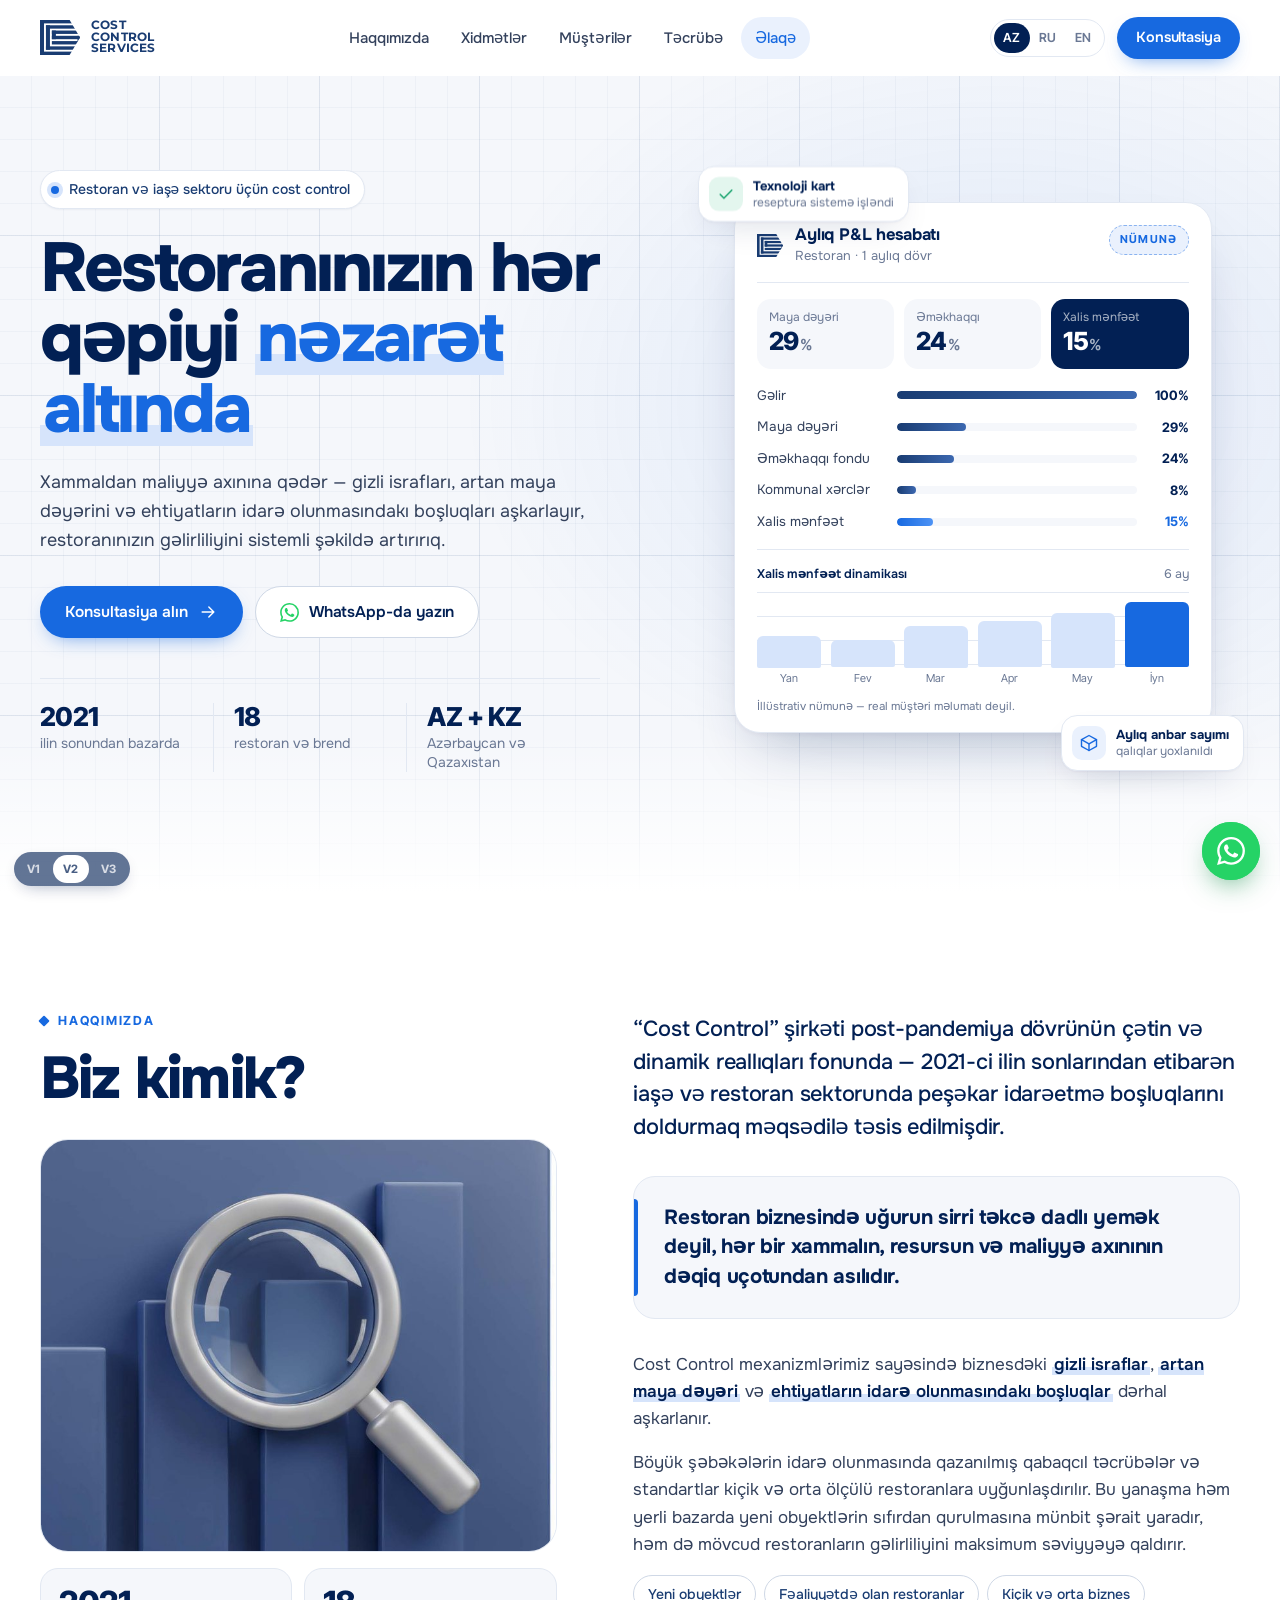
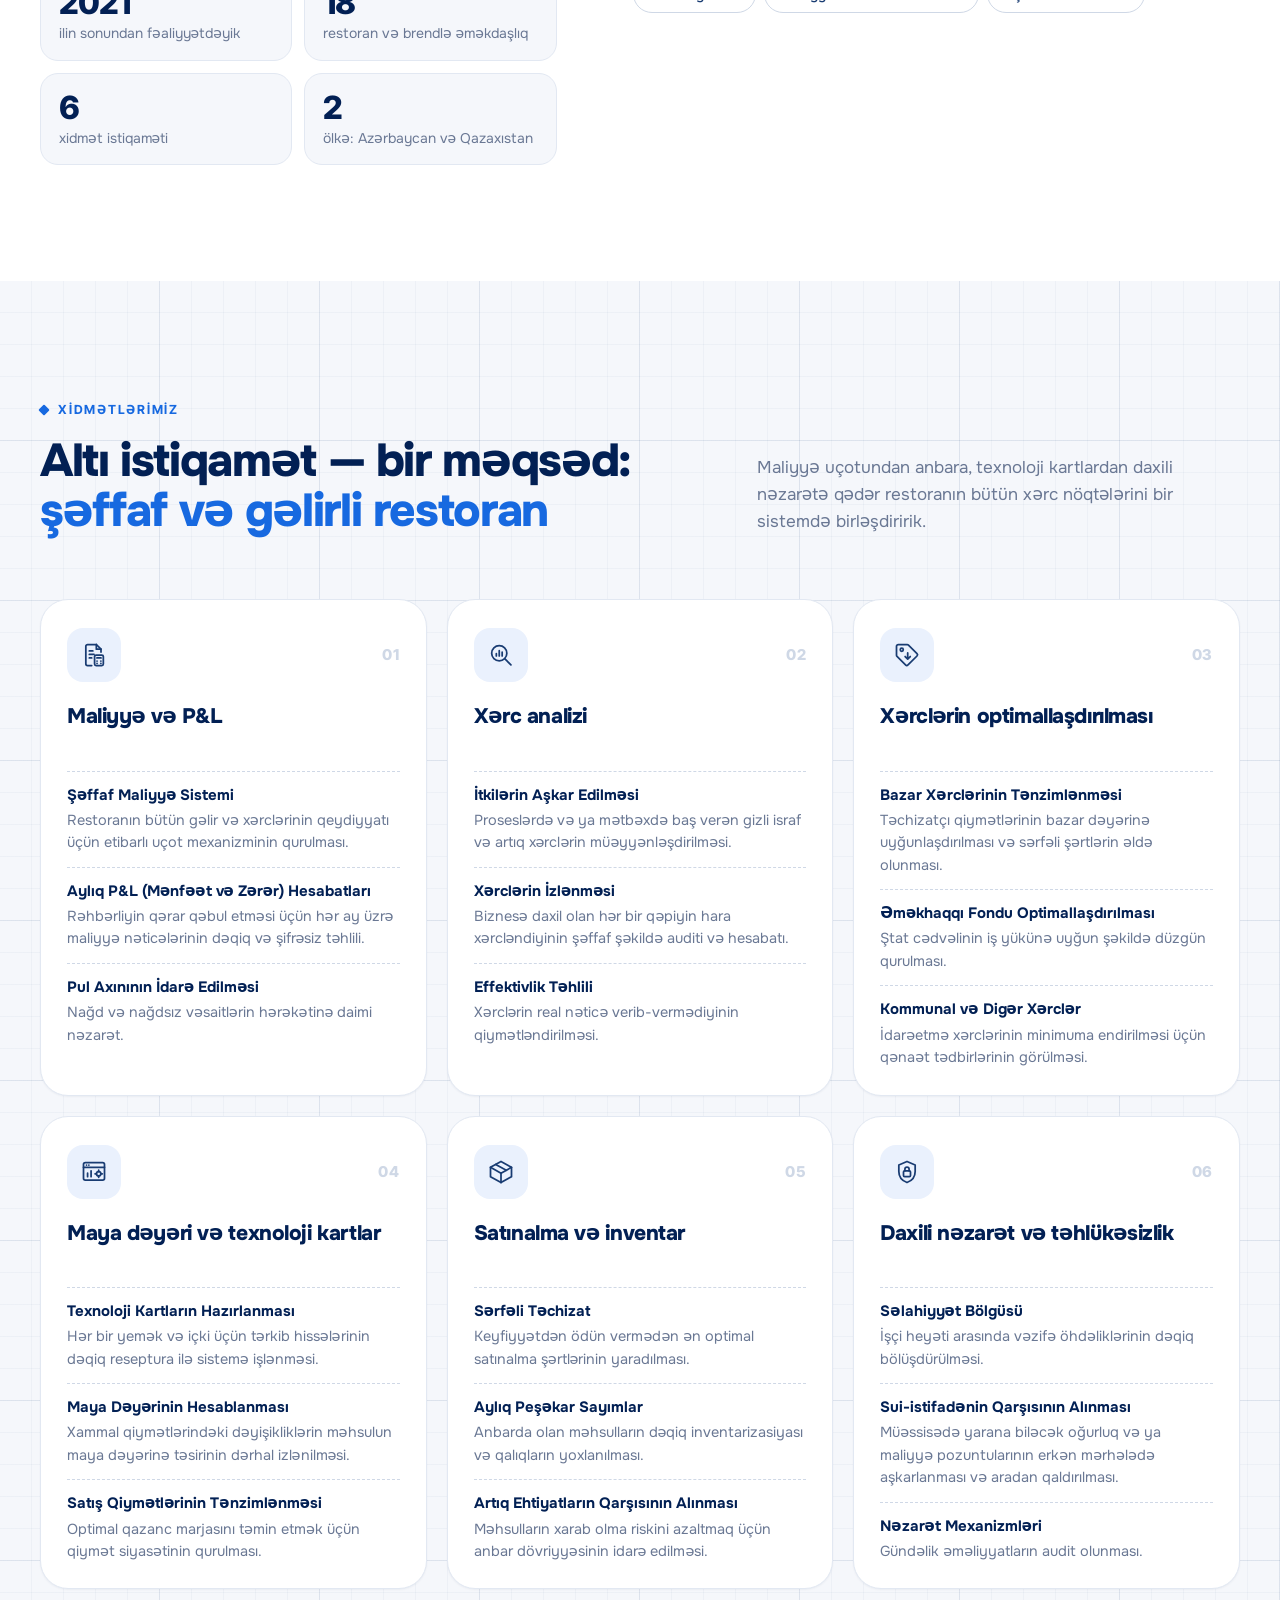
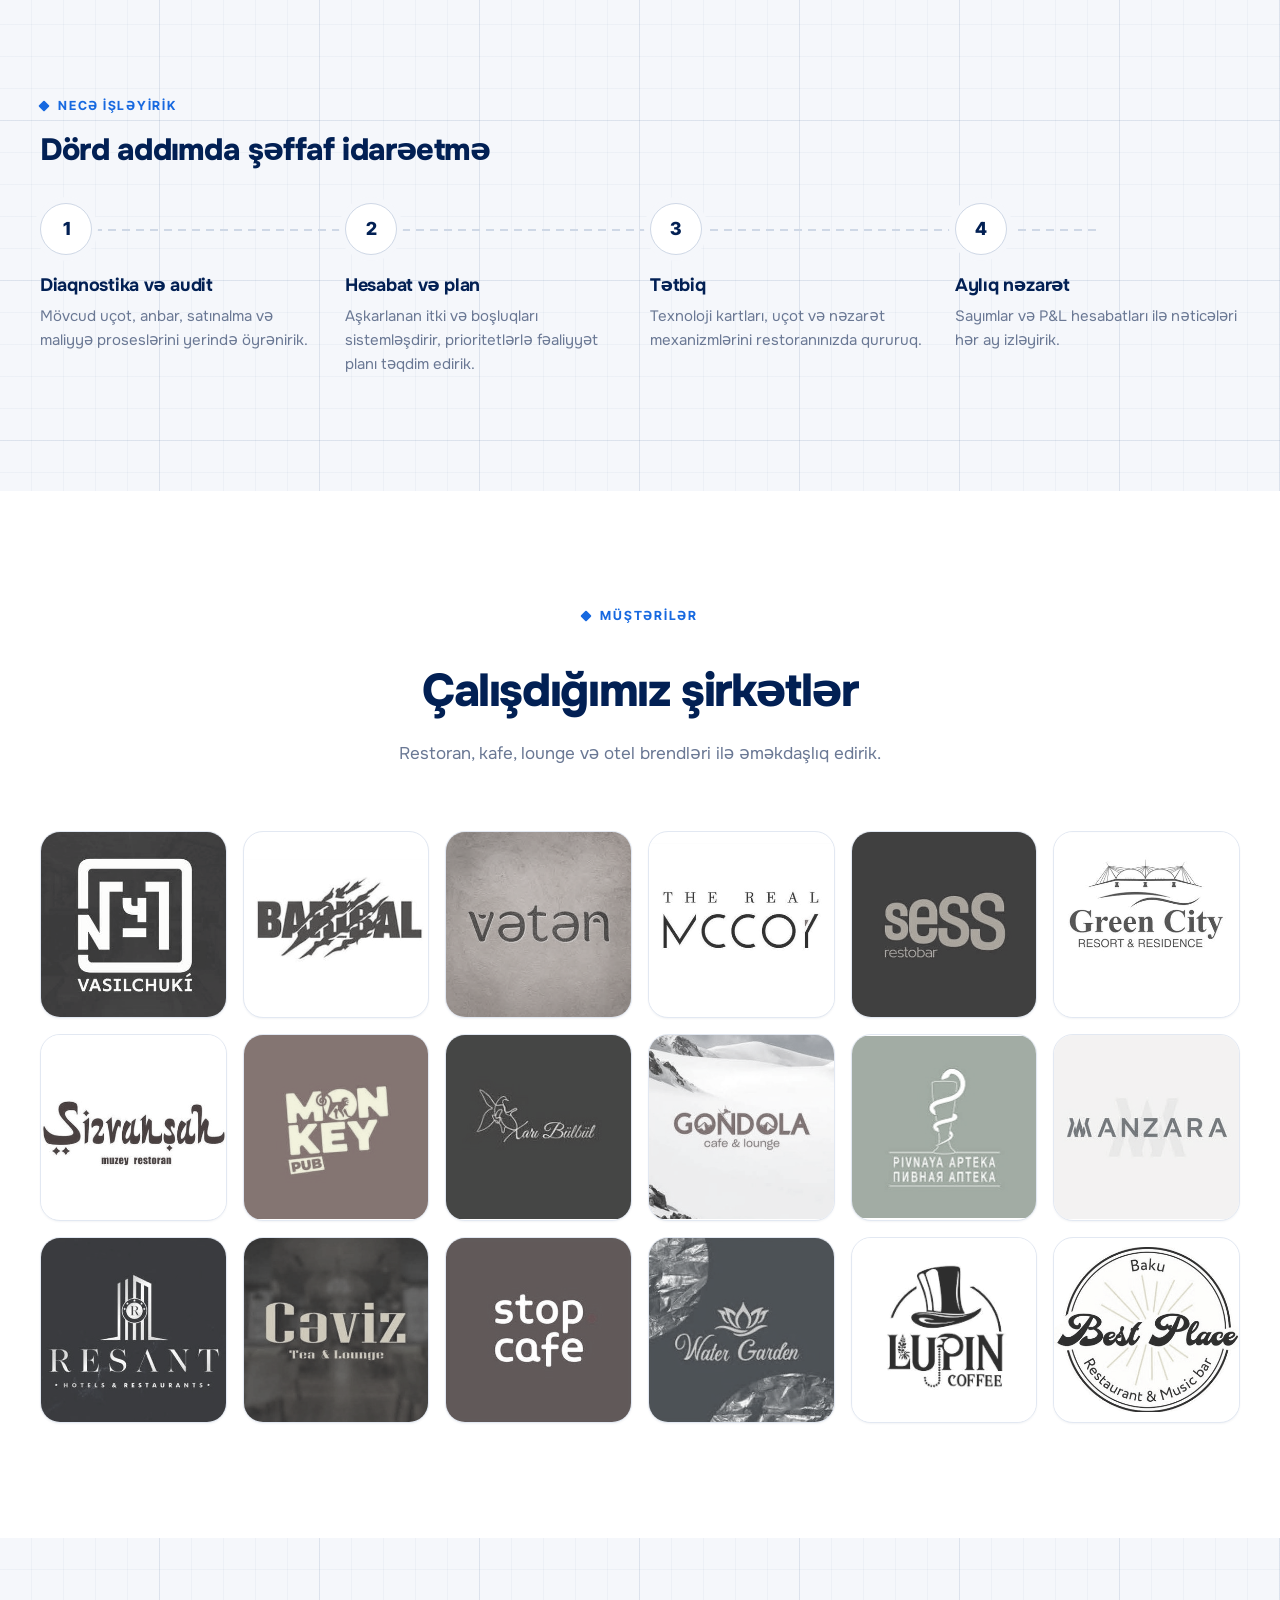
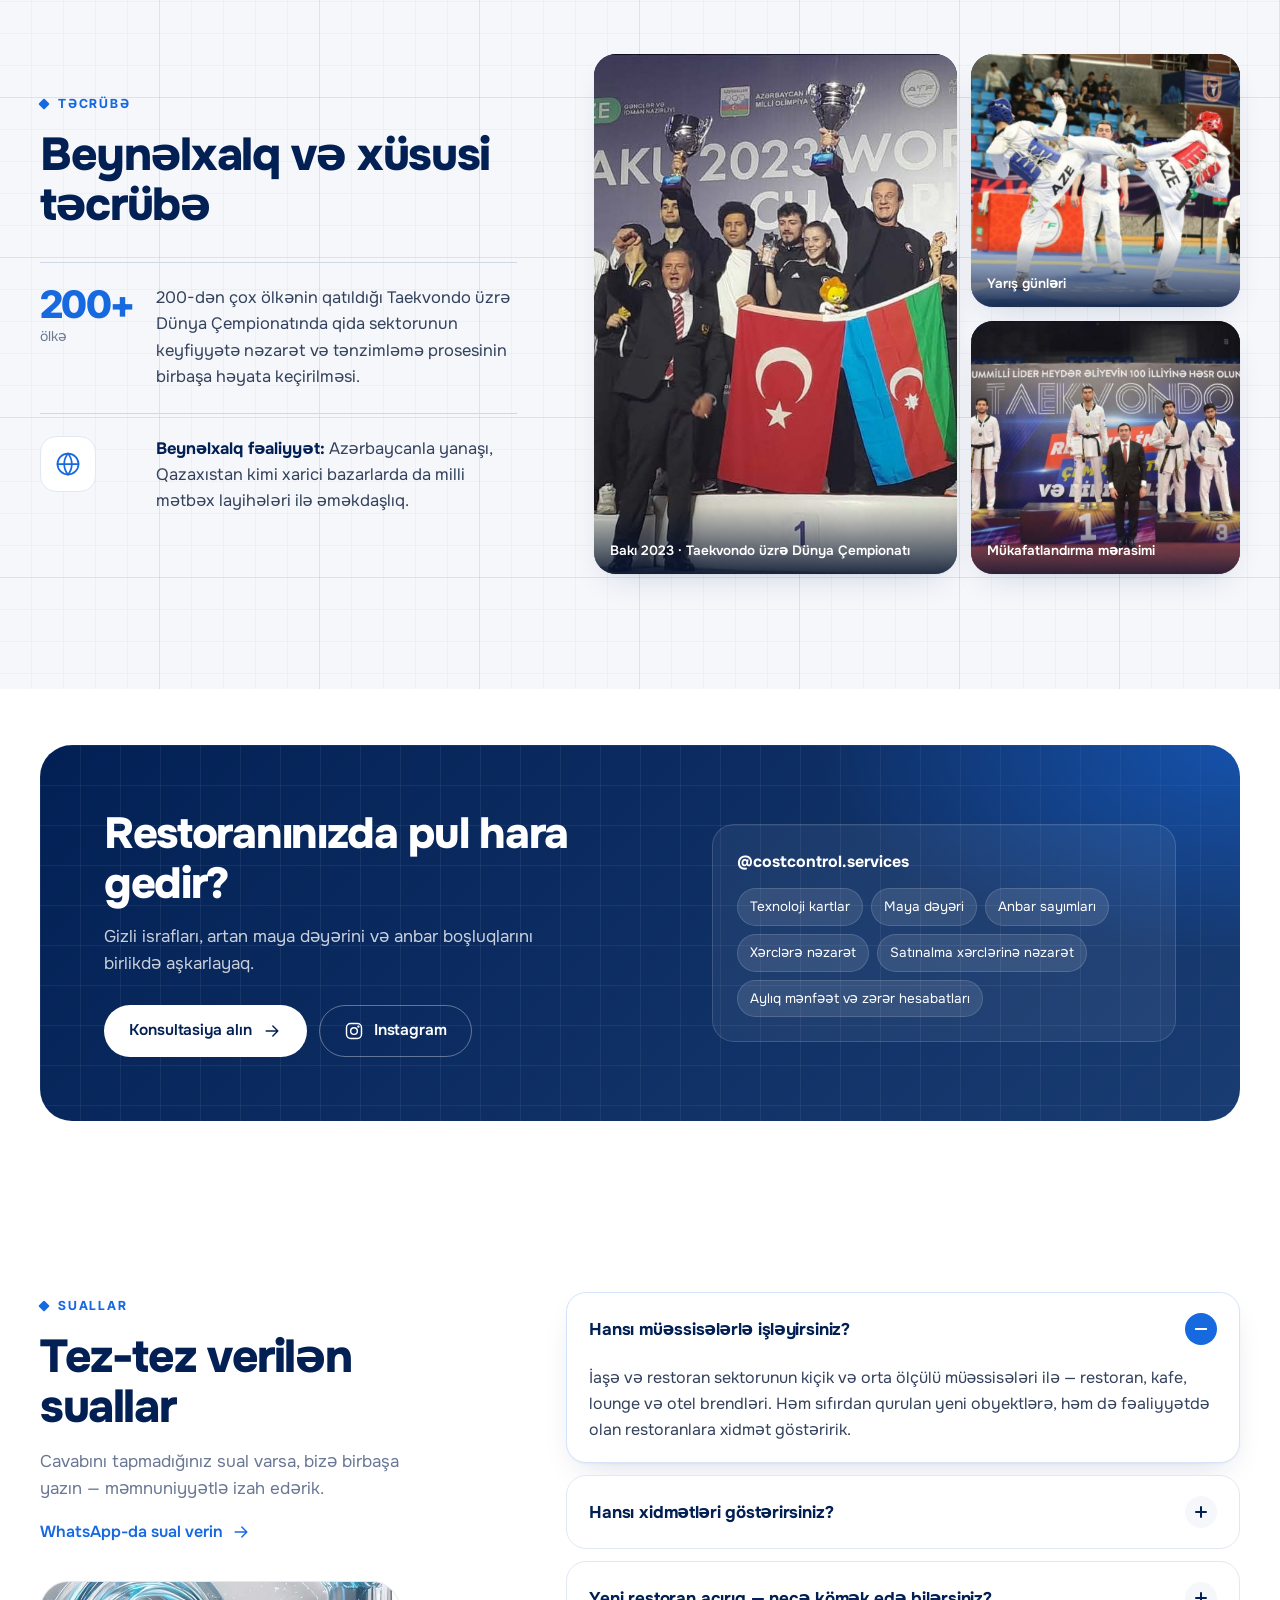
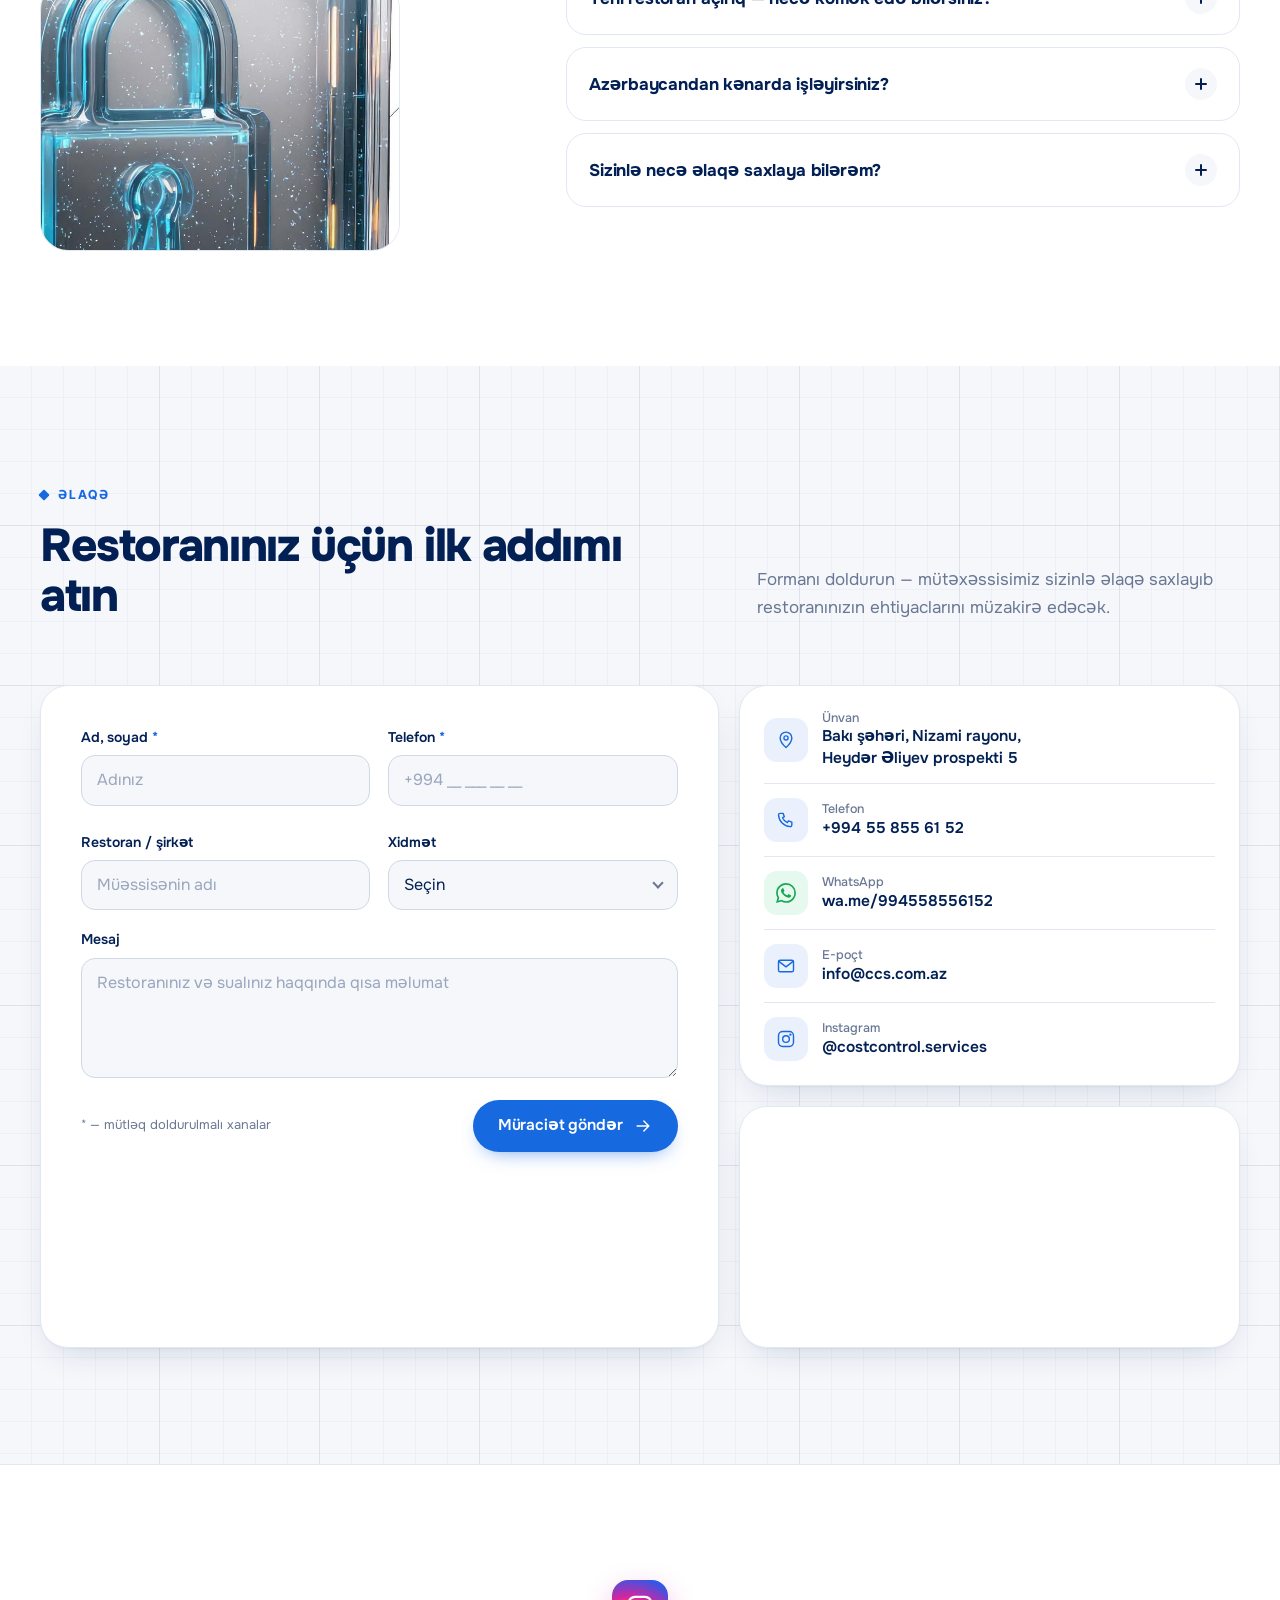
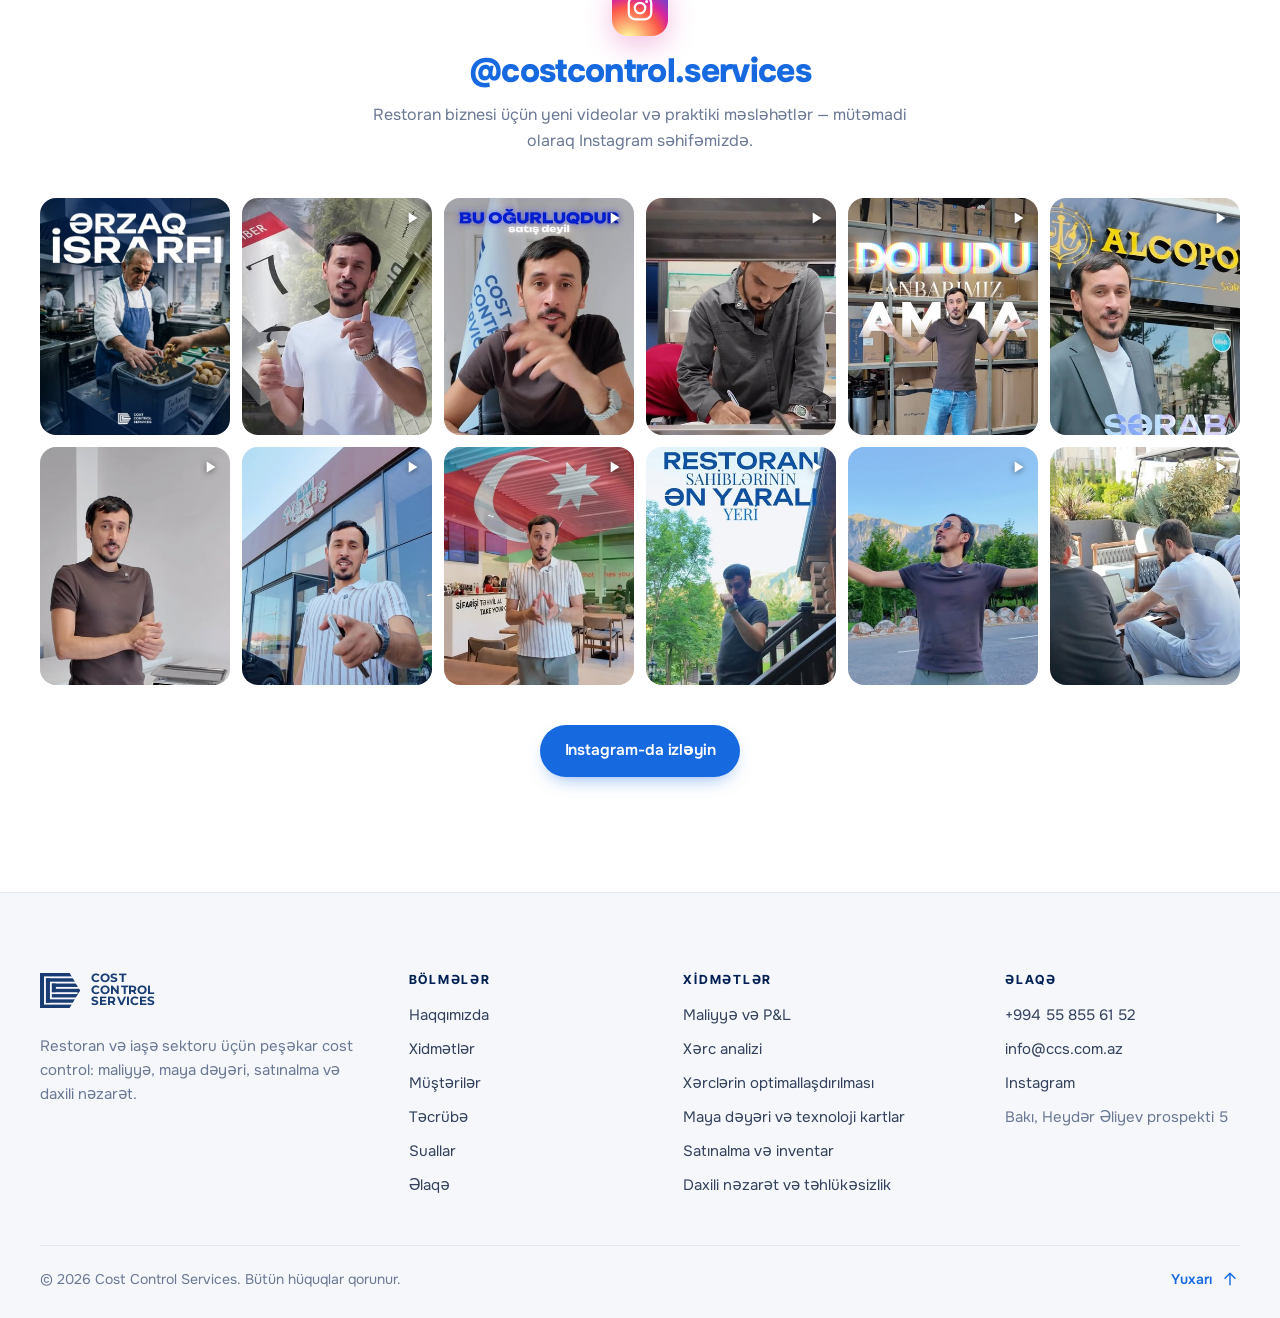
==== commit ea71bf9f: "Add Instagram feed section to all homepage versions A grid of the 12 latest @costcontrol.services po" ====
--- a/v2/index.html
+++ b/v2/index.html
@@ -10,6 +10,7 @@
   <link rel="preconnect" href="https://fonts.googleapis.com">
   <link rel="preconnect" href="https://fonts.gstatic.com" crossorigin>
   <link href="https://fonts.googleapis.com/css2?family=Onest:wght@400;500;600;700;800&family=Inter+Tight:wght@500;600;700;800&family=Montserrat:wght@700&display=swap" rel="stylesheet">
+  <link rel="stylesheet" href="../assets/css/instagram-feed.css">
   <link rel="stylesheet" href="style.css">
   <script>document.documentElement.classList.add('js');</script>
 </head>
@@ -537,6 +538,18 @@
         </div>
       </div>
     </section>
+    <!-- SECTION: instagram-feed -->
+    <section class="ig section" id="instagram" data-ig-section aria-labelledby="ig-title">
+      <div class="container">
+        <header class="ig-head" data-reveal>
+          <a class="ig-head__icon" href="https://www.instagram.com/costcontrol.services/" target="_blank" rel="noopener" aria-label="Instagram səhifəmiz"><svg viewBox="0 0 24 24" aria-hidden="true"><g fill="none" stroke="currentColor" stroke-width="1.8"><rect x="3" y="3" width="18" height="18" rx="5"/><circle cx="12" cy="12" r="4.2"/></g><circle cx="17.3" cy="6.7" r="1.2" fill="currentColor"/></svg></a>
+          <h2 class="ig-head__handle" id="ig-title"><a href="https://www.instagram.com/costcontrol.services/" target="_blank" rel="noopener">@costcontrol.services</a></h2>
+          <p class="ig-head__text">Restoran biznesi üçün yeni videolar və praktiki məsləhətlər — mütəmadi olaraq Instagram səhifəmizdə.</p>
+        </header>
+        <div class="ig-feed" data-ig-feed data-ig-limit="12"></div>
+        <div class="ig-cta"><a class="btn btn--primary" href="https://www.instagram.com/costcontrol.services/" target="_blank" rel="noopener">Instagram-da izləyin</a></div>
+      </div>
+    </section>
   </main>
 
   <!-- SECTION: footer -->
@@ -607,5 +620,6 @@
   </svg>
 
   <script src="script.js" defer></script>
+  <script src="../assets/js/instagram-feed.js" defer></script>
 </body>
 </html>
--- a/assets/css/instagram-feed.css
+++ b/assets/css/instagram-feed.css
@@ -0,0 +1,133 @@
+/* Instagram feed — shared by all versions.
+   Each version themes it through the --ig-* custom properties on .ig. */
+
+.ig {
+  --ig-gap: 12px;
+  --ig-radius: 14px;
+  --ig-placeholder: rgba(127, 127, 127, .14);
+  --ig-shine: rgba(255, 255, 255, .35);
+  --ig-overlay: rgba(13, 10, 31, .55);
+  --ig-focus: #2F6BFF;
+  --ig-handle: inherit;
+  --ig-text: inherit;
+}
+
+/* ---------- Header ---------- */
+.ig-head {
+  display: flex;
+  flex-direction: column;
+  align-items: center;
+  text-align: center;
+  gap: 12px;
+  margin: 0 auto clamp(28px, 4vw, 44px);
+  max-width: 560px;
+}
+.ig-head__icon {
+  display: grid;
+  place-items: center;
+  width: 56px;
+  height: 56px;
+  border-radius: 16px;
+  color: #fff;
+  background: radial-gradient(circle at 30% 107%, #fdf497 0%, #fdf497 5%, #fd5949 45%, #d6249f 60%, #285AEB 90%);
+  box-shadow: 0 10px 28px rgba(214, 36, 159, .28);
+  transition: transform .3s;
+}
+.ig-head__icon:hover,
+.ig-head__icon:focus-visible { transform: translateY(-3px) rotate(-4deg); }
+.ig-head__icon svg { width: 30px; height: 30px; }
+.ig-head__handle {
+  margin: 4px 0 0;
+  font-size: clamp(1.5rem, 3vw, 2.1rem);
+  line-height: 1.15;
+  letter-spacing: -.01em;
+  overflow-wrap: anywhere;
+}
+.ig-head__handle a { color: var(--ig-handle); text-decoration: none; }
+.ig-head__handle a:hover { text-decoration: underline; text-underline-offset: 6px; text-decoration-thickness: 2px; }
+.ig-head__text { margin: 0; color: var(--ig-text); line-height: 1.6; }
+
+.ig-cta { display: flex; justify-content: center; margin-top: clamp(24px, 3.5vw, 40px); }
+
+/* ---------- Grid ---------- */
+.ig-feed {
+  --ig-cols: 6;
+  display: grid;
+  grid-template-columns: repeat(var(--ig-cols), minmax(0, 1fr));
+  gap: var(--ig-gap);
+}
+.ig-feed__item {
+  position: relative;
+  display: block;
+  overflow: hidden;
+  aspect-ratio: 4 / 5;
+  border-radius: var(--ig-radius);
+  background: var(--ig-placeholder);
+  isolation: isolate;
+}
+.ig-feed__item img {
+  display: block;
+  width: 100%;
+  height: 100%;
+  object-fit: cover;
+  object-position: center 30%;
+  opacity: 0;
+  transition: opacity .5s ease, transform .7s cubic-bezier(.2, .7, .2, 1);
+}
+.ig-feed__item.is-loaded img { opacity: 1; }
+.ig-feed__item:hover img,
+.ig-feed__item:focus-visible img { transform: scale(1.06); }
+.ig-feed__item:focus-visible { outline: 3px solid var(--ig-focus); outline-offset: 3px; }
+
+.ig-feed__badge {
+  position: absolute;
+  top: 10px;
+  right: 10px;
+  z-index: 1;
+  width: 20px;
+  height: 20px;
+  color: #fff;
+  filter: drop-shadow(0 1px 3px rgba(0, 0, 0, .55));
+}
+.ig-feed__overlay {
+  position: absolute;
+  inset: 0;
+  z-index: 2;
+  display: flex;
+  flex-direction: column;
+  align-items: center;
+  justify-content: center;
+  gap: 8px;
+  color: #fff;
+  font-size: .8rem;
+  font-weight: 600;
+  background: var(--ig-overlay);
+  opacity: 0;
+  transition: opacity .3s ease;
+}
+.ig-feed__item:hover .ig-feed__overlay,
+.ig-feed__item:focus-visible .ig-feed__overlay { opacity: 1; }
+.ig-feed__glyph { width: 30px; height: 30px; }
+
+.ig-feed__item--skeleton {
+  background: linear-gradient(100deg, var(--ig-placeholder) 30%, var(--ig-shine) 50%, var(--ig-placeholder) 70%) 100% 0 / 300% 100%;
+  animation: ig-shimmer 1.4s linear infinite;
+}
+@keyframes ig-shimmer { to { background-position: 0 0; } }
+
+@media (max-width: 1024px) { .ig-feed { --ig-cols: 4; } }
+@media (max-width: 640px) {
+  .ig { --ig-gap: 6px; --ig-radius: 10px; }
+  .ig-feed { --ig-cols: 3; }
+  .ig-feed__badge { top: 6px; right: 6px; width: 16px; height: 16px; }
+  .ig-feed__overlay time { display: none; }
+}
+
+@media (prefers-reduced-motion: reduce) {
+  .ig-feed__item img,
+  .ig-head__icon,
+  .ig-feed__overlay { transition: none; }
+  .ig-feed__item--skeleton { animation: none; }
+  .ig-feed__item:hover img,
+  .ig-feed__item:focus-visible img { transform: none; }
+}
--- a/v2/style.css
+++ b/v2/style.css
@@ -645,3 +645,16 @@
   .js [data-reveal] { opacity: 1; translate: none; }
   .wa-float::before { display: none; }
 }
+
+/* ---------- Instagram feed (grid styles: assets/css/instagram-feed.css) ---------- */
+.ig {
+  --ig-handle: var(--accent);
+  --ig-text: var(--muted);
+  --ig-radius: 16px;
+  --ig-placeholder: var(--bg-soft);
+  --ig-shine: #fff;
+  --ig-overlay: rgba(2, 32, 84, .55);
+  --ig-focus: var(--accent);
+  border-top: 1px solid var(--line);
+}
+.ig .ig-head__handle { color: var(--ink); font-weight: 800; letter-spacing: -.02em; }
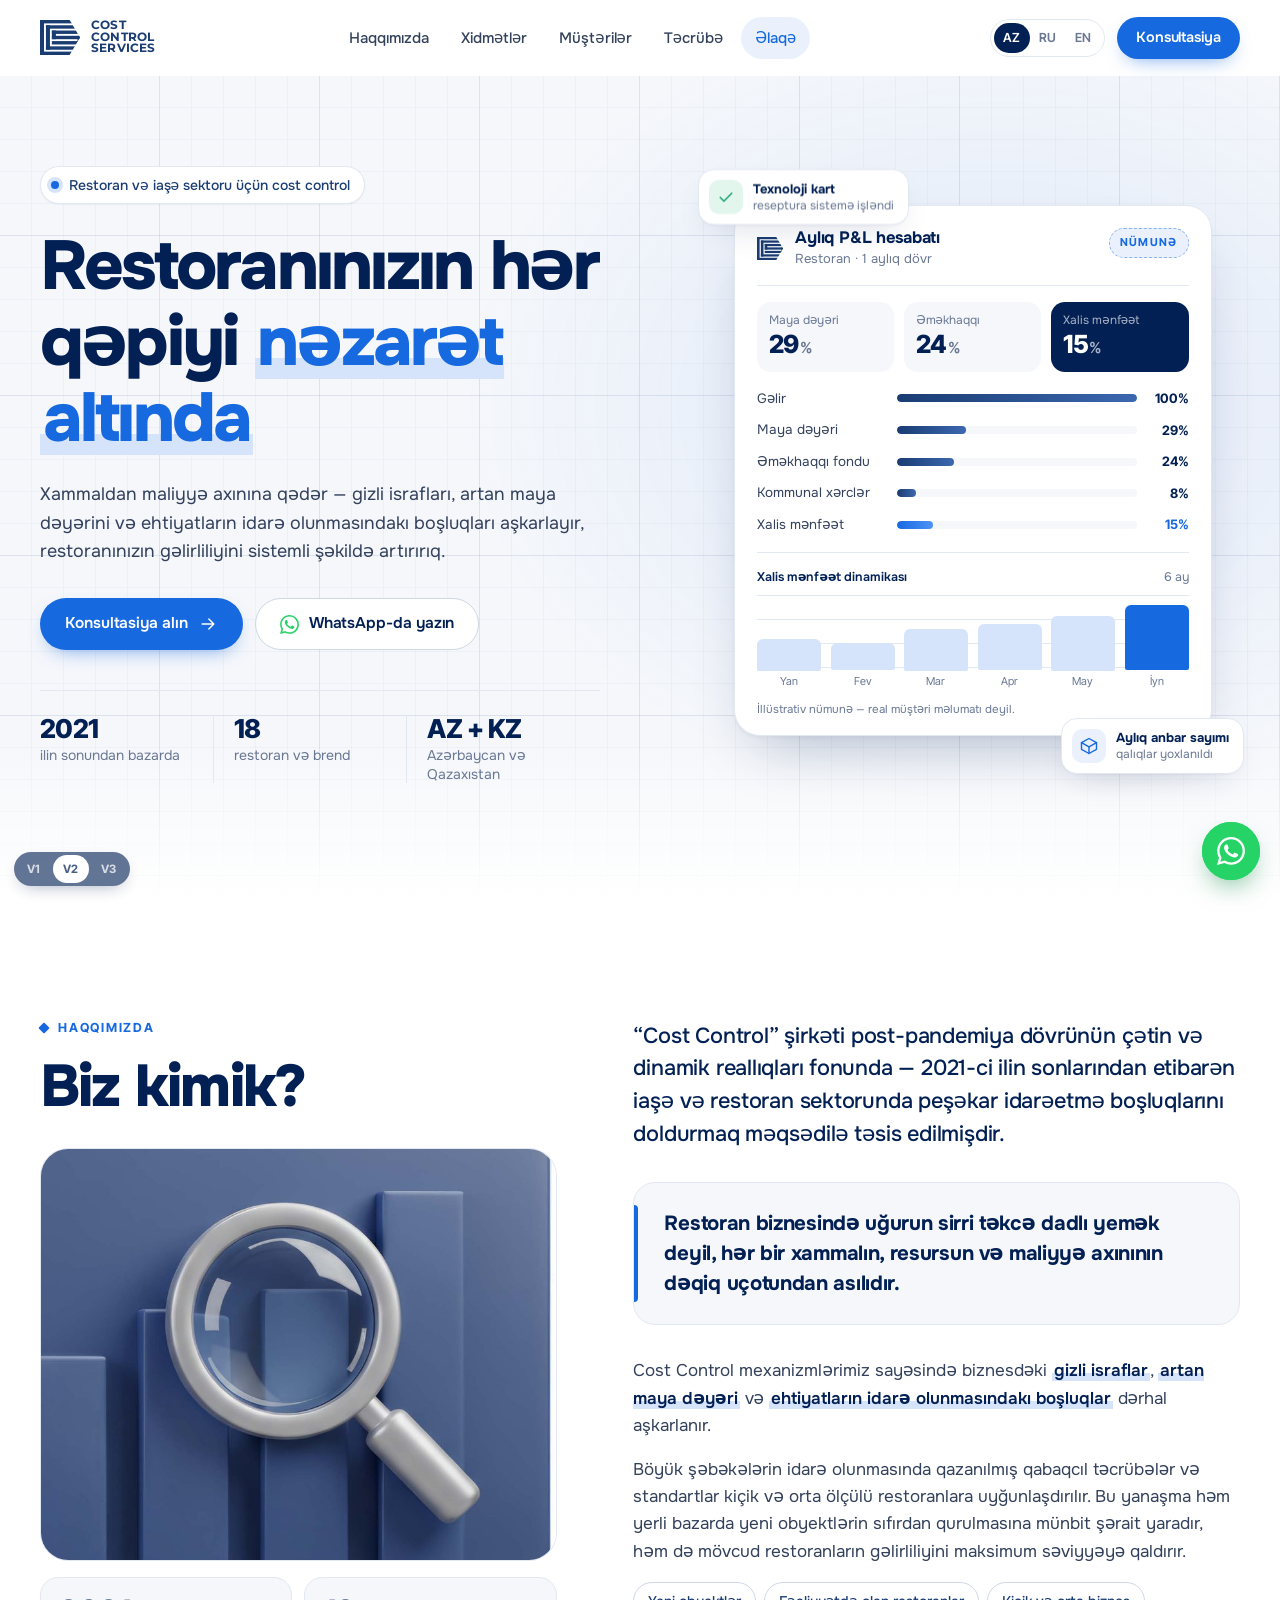
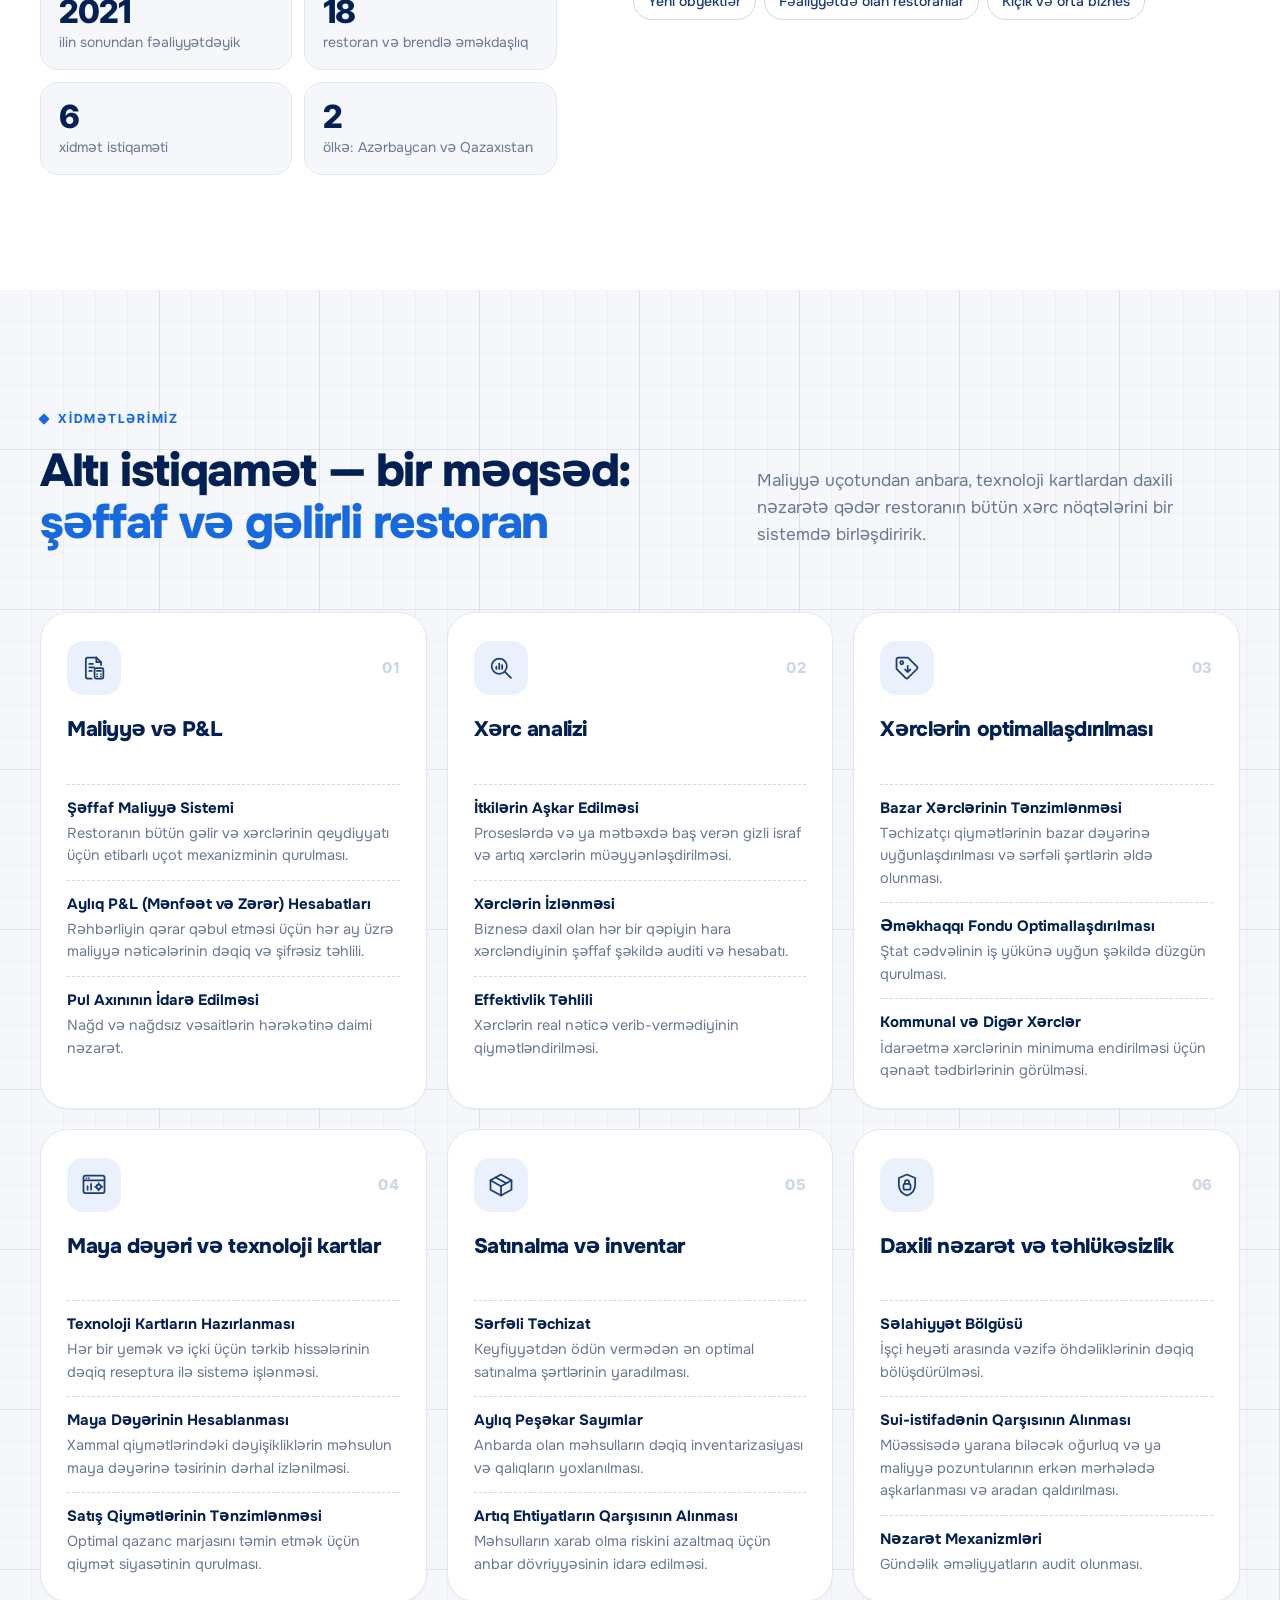
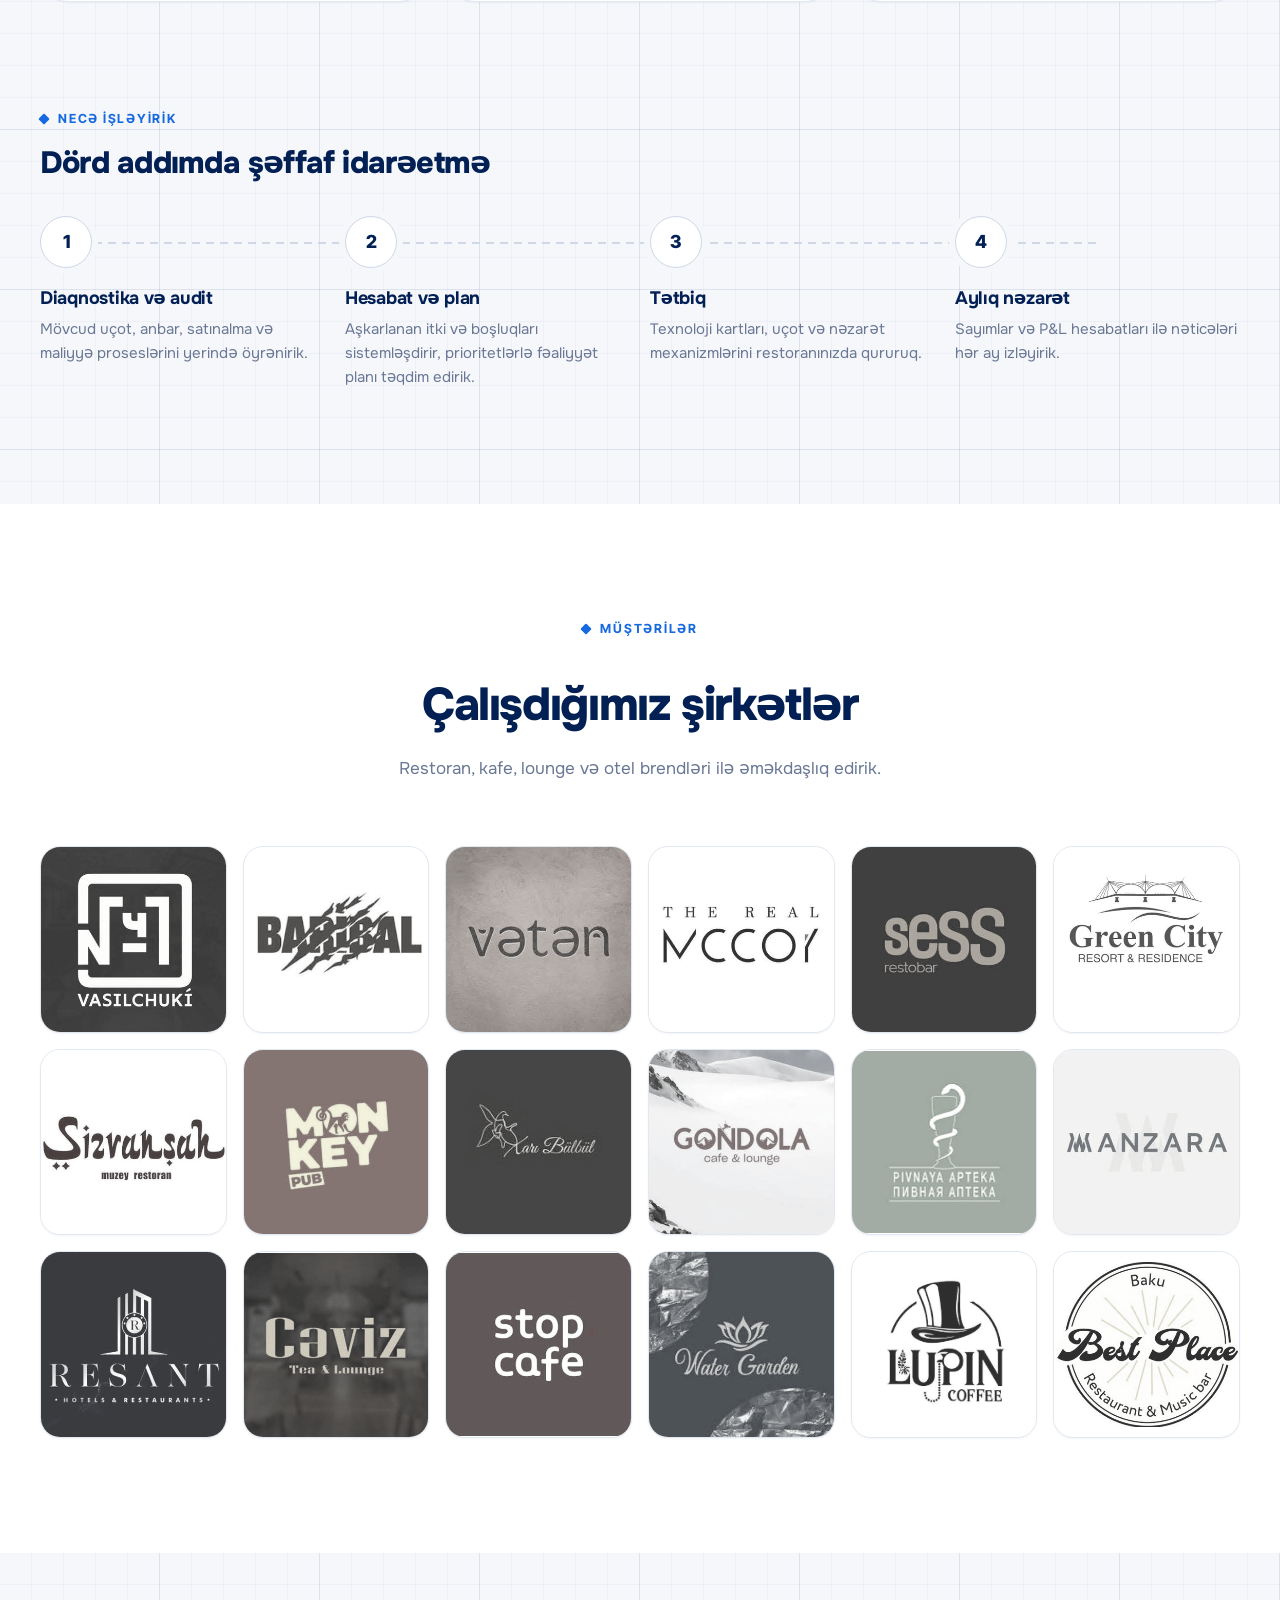
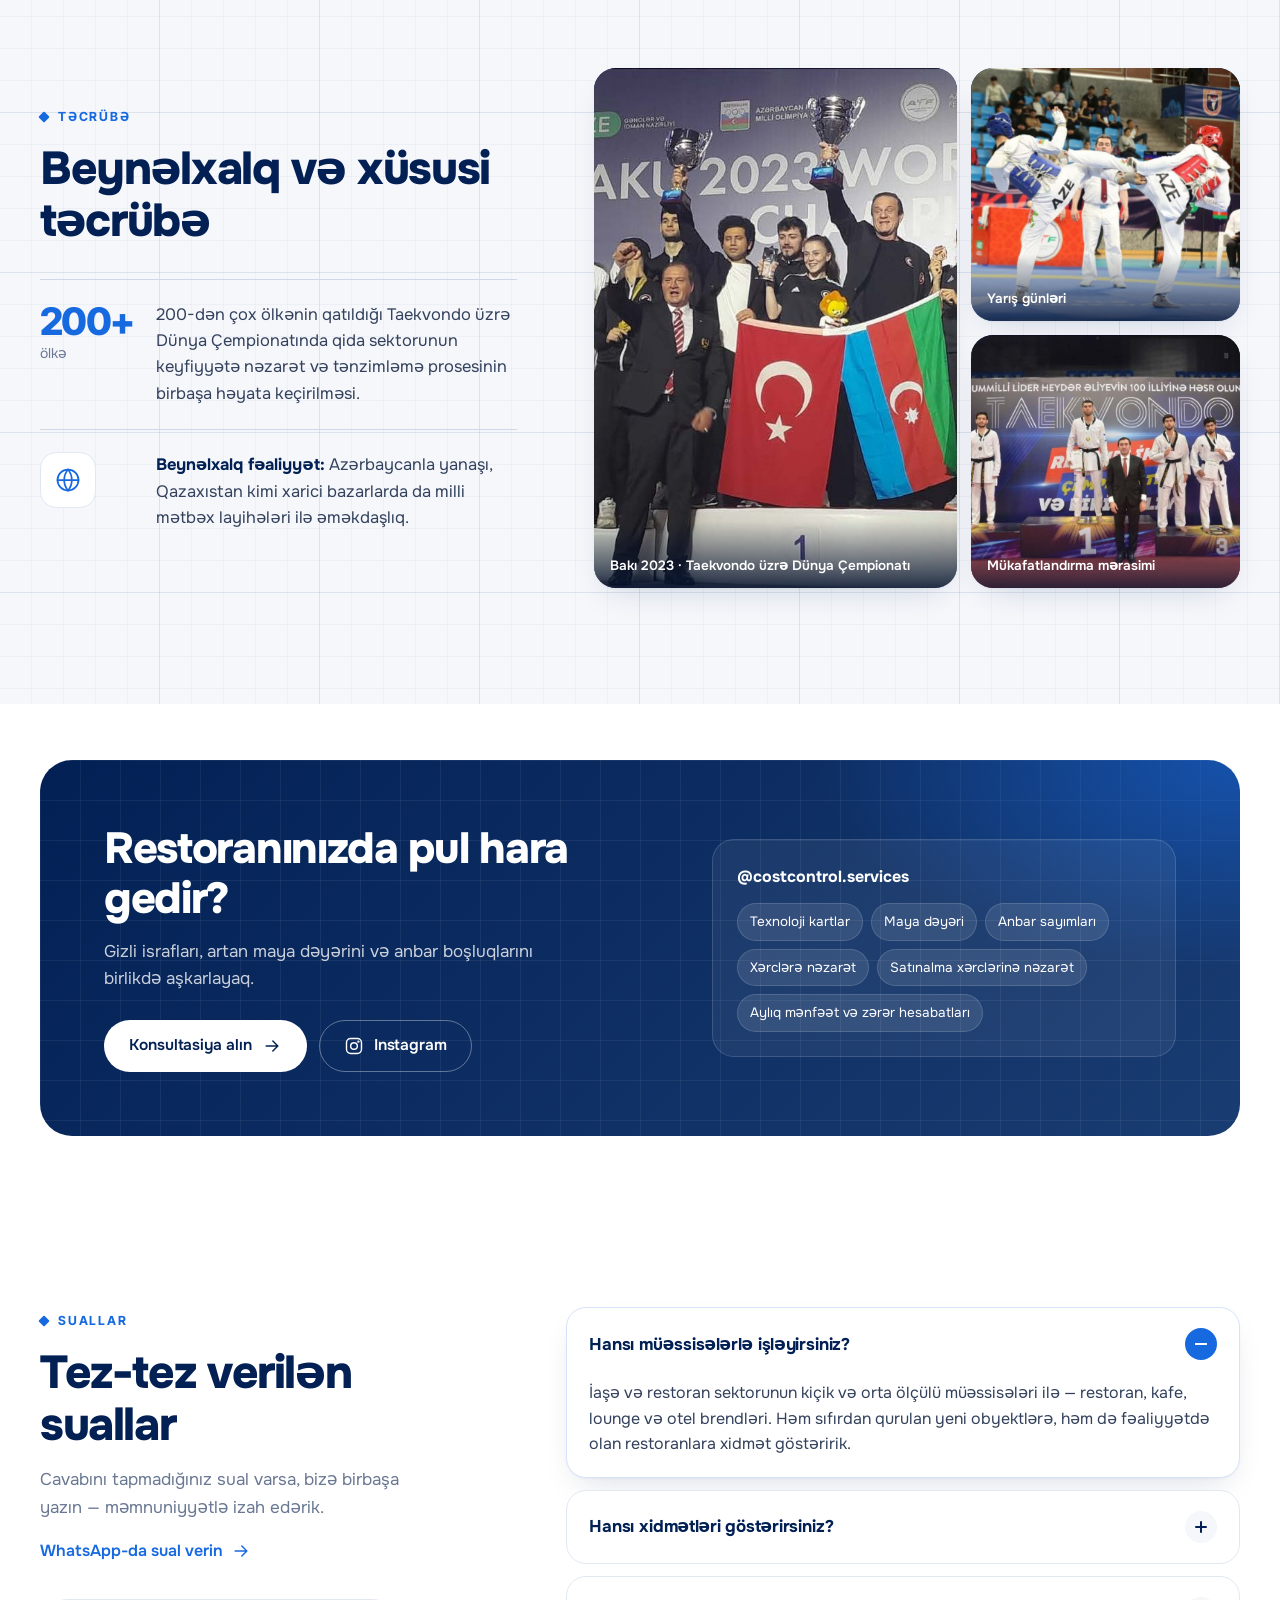
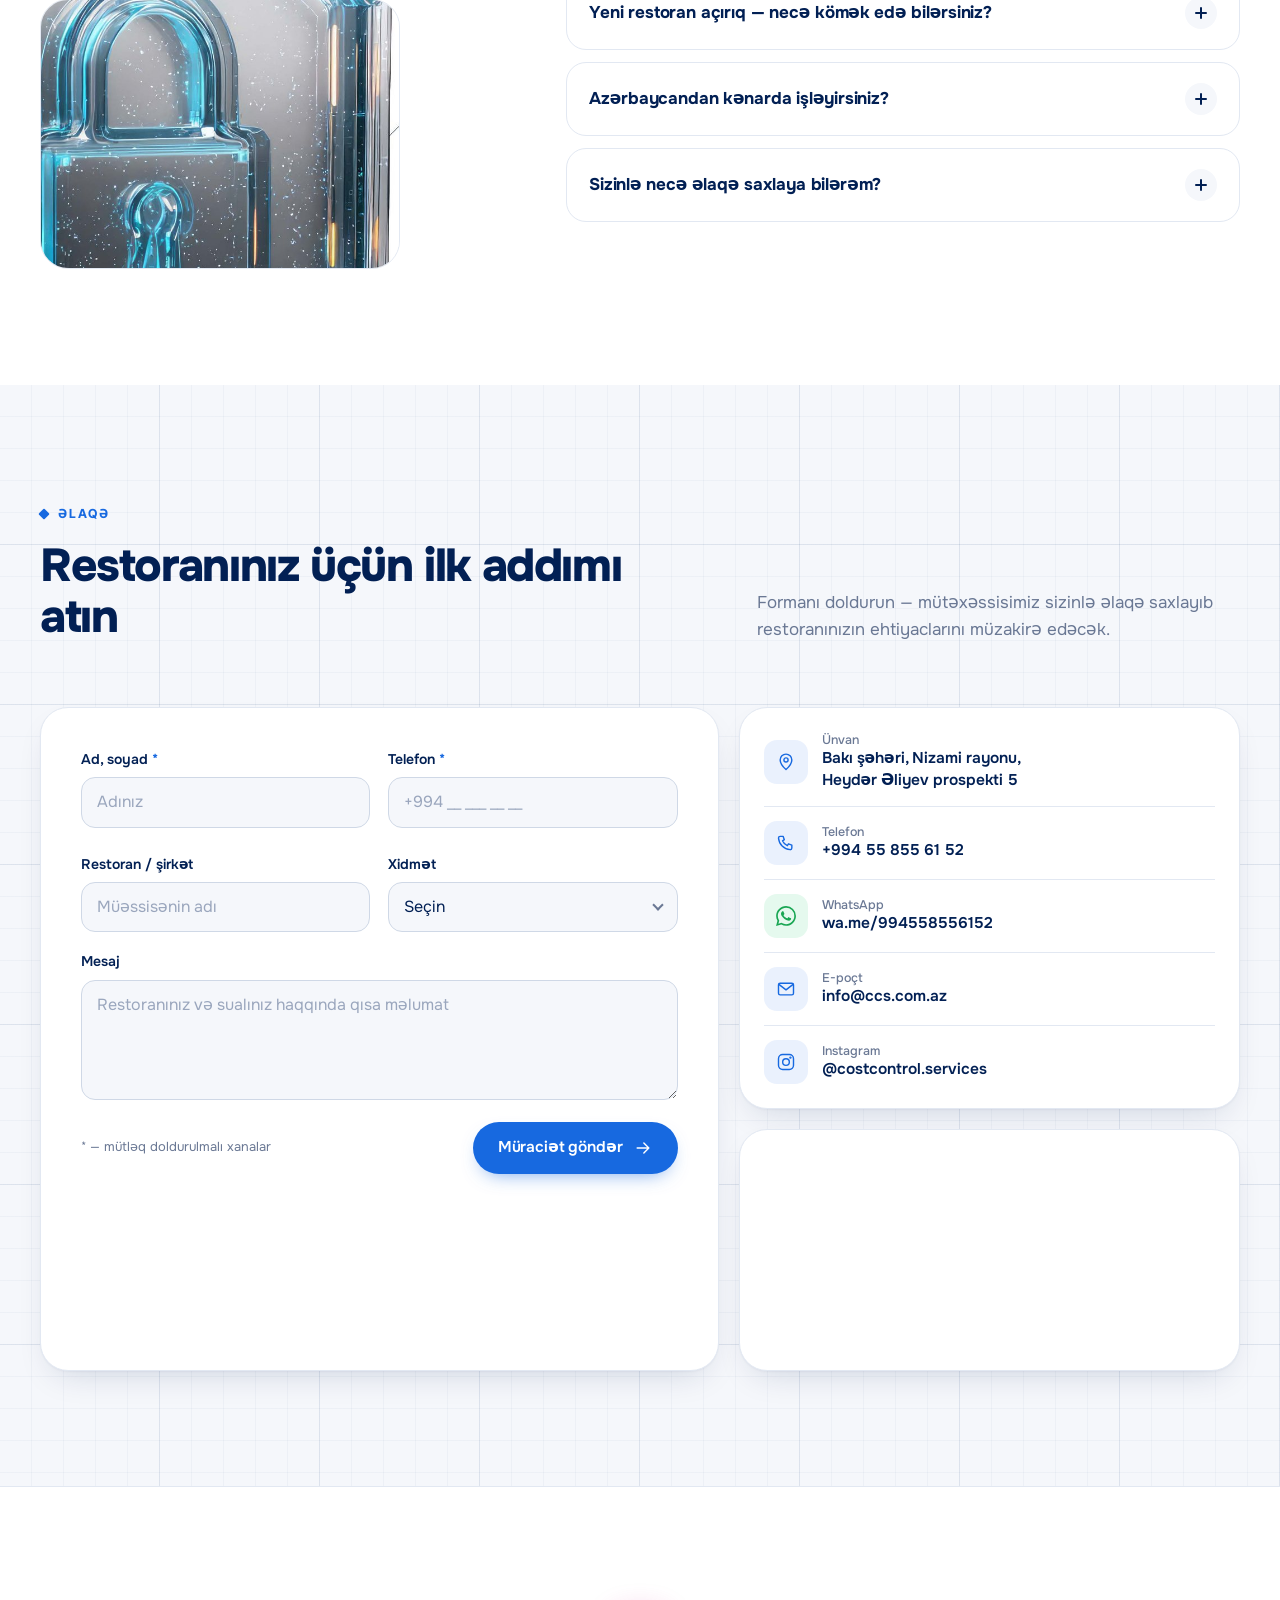
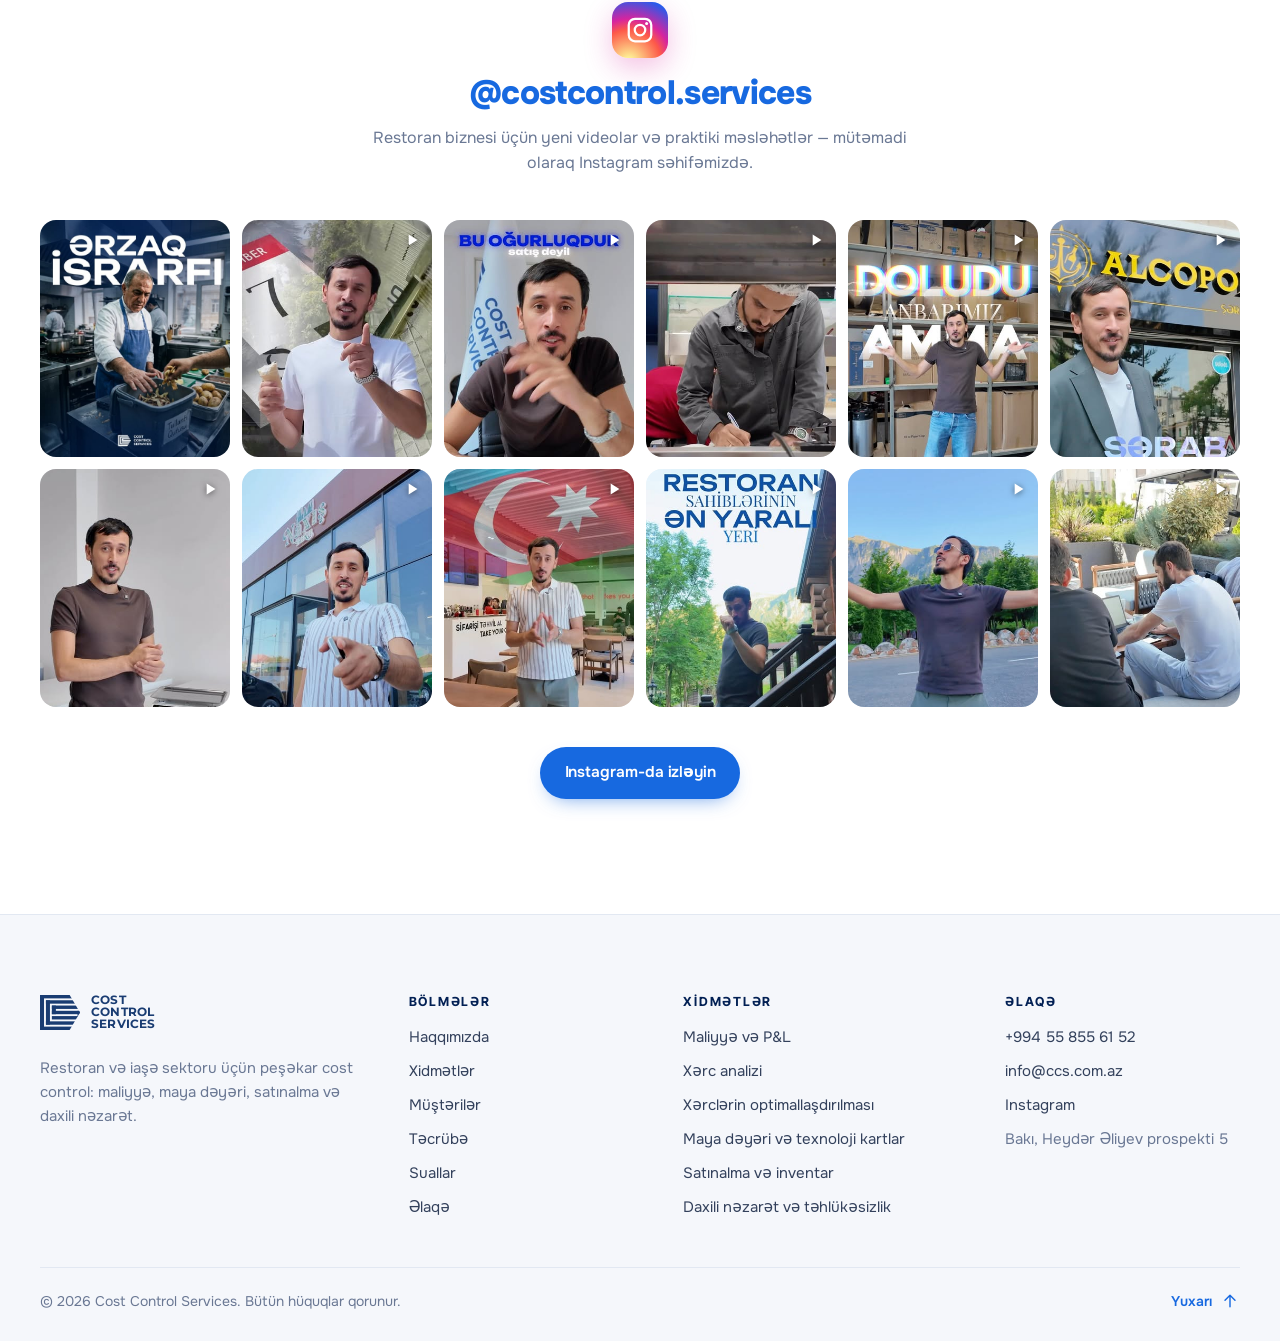
==== commit a9764203: "Add PHP admin panel and save contact form requests /admin/ in the alizadehgroup.net layout: dashboar" ====
--- a/v2/index.html
+++ b/v2/index.html
@@ -10,8 +10,8 @@
   <link rel="preconnect" href="https://fonts.googleapis.com">
   <link rel="preconnect" href="https://fonts.gstatic.com" crossorigin>
   <link href="https://fonts.googleapis.com/css2?family=Onest:wght@400;500;600;700;800&family=Inter+Tight:wght@500;600;700;800&family=Montserrat:wght@700&display=swap" rel="stylesheet">
-  <link rel="stylesheet" href="../assets/css/instagram-feed.css">
-  <link rel="stylesheet" href="style.css">
+  <link rel="stylesheet" href="../assets/css/instagram-feed.css?v=dev">
+  <link rel="stylesheet" href="style.css?v=dev">
   <script>document.documentElement.classList.add('js');</script>
 </head>
 <body id="top">
@@ -451,7 +451,9 @@
 
         <div class="contact__grid">
           <div class="card form-card" data-reveal>
-            <form class="form" method="post" action="#" novalidate data-form>
+            <form class="form" method="post" action="/api/contact.php" novalidate data-form>
+              <input type="hidden" name="source" value="v2">
+              <div style="position:absolute;left:-9999px;width:1px;height:1px;overflow:hidden" aria-hidden="true"><label>Website <input type="text" name="website" tabindex="-1" autocomplete="off"></label></div>
               <div class="form__row">
                 <div class="field">
                   <label for="f-name">Ad, soyad <span aria-hidden="true">*</span></label>
@@ -619,7 +621,7 @@
     <symbol id="ico-whatsapp" viewBox="0 0 24 24"><path d="M17.472 14.382c-.297-.149-1.758-.867-2.03-.967-.273-.099-.471-.148-.67.15-.197.297-.767.966-.94 1.164-.173.199-.347.223-.644.075-.297-.15-1.255-.463-2.39-1.475-.883-.788-1.48-1.761-1.653-2.059-.173-.297-.018-.458.13-.606.134-.133.298-.347.446-.52.149-.174.198-.298.298-.497.099-.198.05-.371-.025-.52-.075-.149-.669-1.612-.916-2.207-.242-.579-.487-.5-.669-.51-.173-.008-.371-.01-.57-.01-.198 0-.52.074-.792.372-.272.297-1.04 1.016-1.04 2.479 0 1.462 1.065 2.875 1.213 3.074.149.198 2.096 3.2 5.077 4.487.709.306 1.262.489 1.694.625.712.227 1.36.195 1.871.118.571-.085 1.758-.719 2.006-1.413.248-.694.248-1.289.173-1.413-.074-.124-.272-.198-.57-.347m-5.421 7.403h-.004a9.87 9.87 0 0 1-5.031-1.378l-.361-.214-3.741.982.998-3.648-.235-.374a9.86 9.86 0 0 1-1.51-5.26c.001-5.45 4.436-9.884 9.888-9.884 2.64 0 5.122 1.03 6.988 2.898a9.825 9.825 0 0 1 2.893 6.994c-.003 5.45-4.437 9.884-9.885 9.884m8.413-18.297A11.815 11.815 0 0 0 12.05 0C5.495 0 .16 5.335.157 11.892c0 2.096.547 4.142 1.588 5.945L.057 24l6.305-1.654a11.882 11.882 0 0 0 5.683 1.448h.005c6.554 0 11.89-5.335 11.893-11.893a11.821 11.821 0 0 0-3.48-8.413Z"/></symbol>
   </svg>
 
-  <script src="script.js" defer></script>
-  <script src="../assets/js/instagram-feed.js" defer></script>
+  <script src="script.js?v=dev" defer></script>
+  <script src="../assets/js/instagram-feed.js?v=dev" defer></script>
 </body>
 </html>
--- a/v2/style.css
+++ b/v2/style.css
@@ -174,7 +174,7 @@
 }
 .eyebrow::before { content: ""; width: 8px; height: 8px; background: var(--accent); transform: rotate(45deg); border-radius: 1px; }
 
-.h2 { font-size: clamp(2rem, 3.6vw, 3rem); font-weight: 800; letter-spacing: -0.03em; line-height: 1.08; }
+.h2 { font-size: clamp(2rem, 3.6vw, 3rem); font-weight: 800; letter-spacing: -0.03em; line-height: 1.12; }
 .h3 { font-size: clamp(1.5rem, 2.4vw, 2rem); font-weight: 800; letter-spacing: -0.025em; }
 
 .section-head { display: grid; grid-template-columns: 1.15fr .85fr; gap: 24px 64px; align-items: end; margin-bottom: clamp(40px, 5vw, 64px); }
@@ -209,7 +209,7 @@
 }
 .pill__dot { width: 8px; height: 8px; border-radius: 50%; background: var(--accent); box-shadow: 0 0 0 4px var(--accent-100); }
 
-.hero__title { font-size: clamp(2.5rem, 5.4vw, 4.4rem); font-weight: 800; line-height: 1.02; letter-spacing: -0.04em; margin-bottom: 24px; }
+.hero__title { font-size: clamp(2.5rem, 5.4vw, 4.4rem); font-weight: 800; line-height: 1.1; letter-spacing: -0.04em; margin-bottom: 24px; }
 .hl {
   color: var(--accent);
   background: linear-gradient(transparent 68%, var(--accent-100) 68%, var(--accent-100) 92%, transparent 92%);
